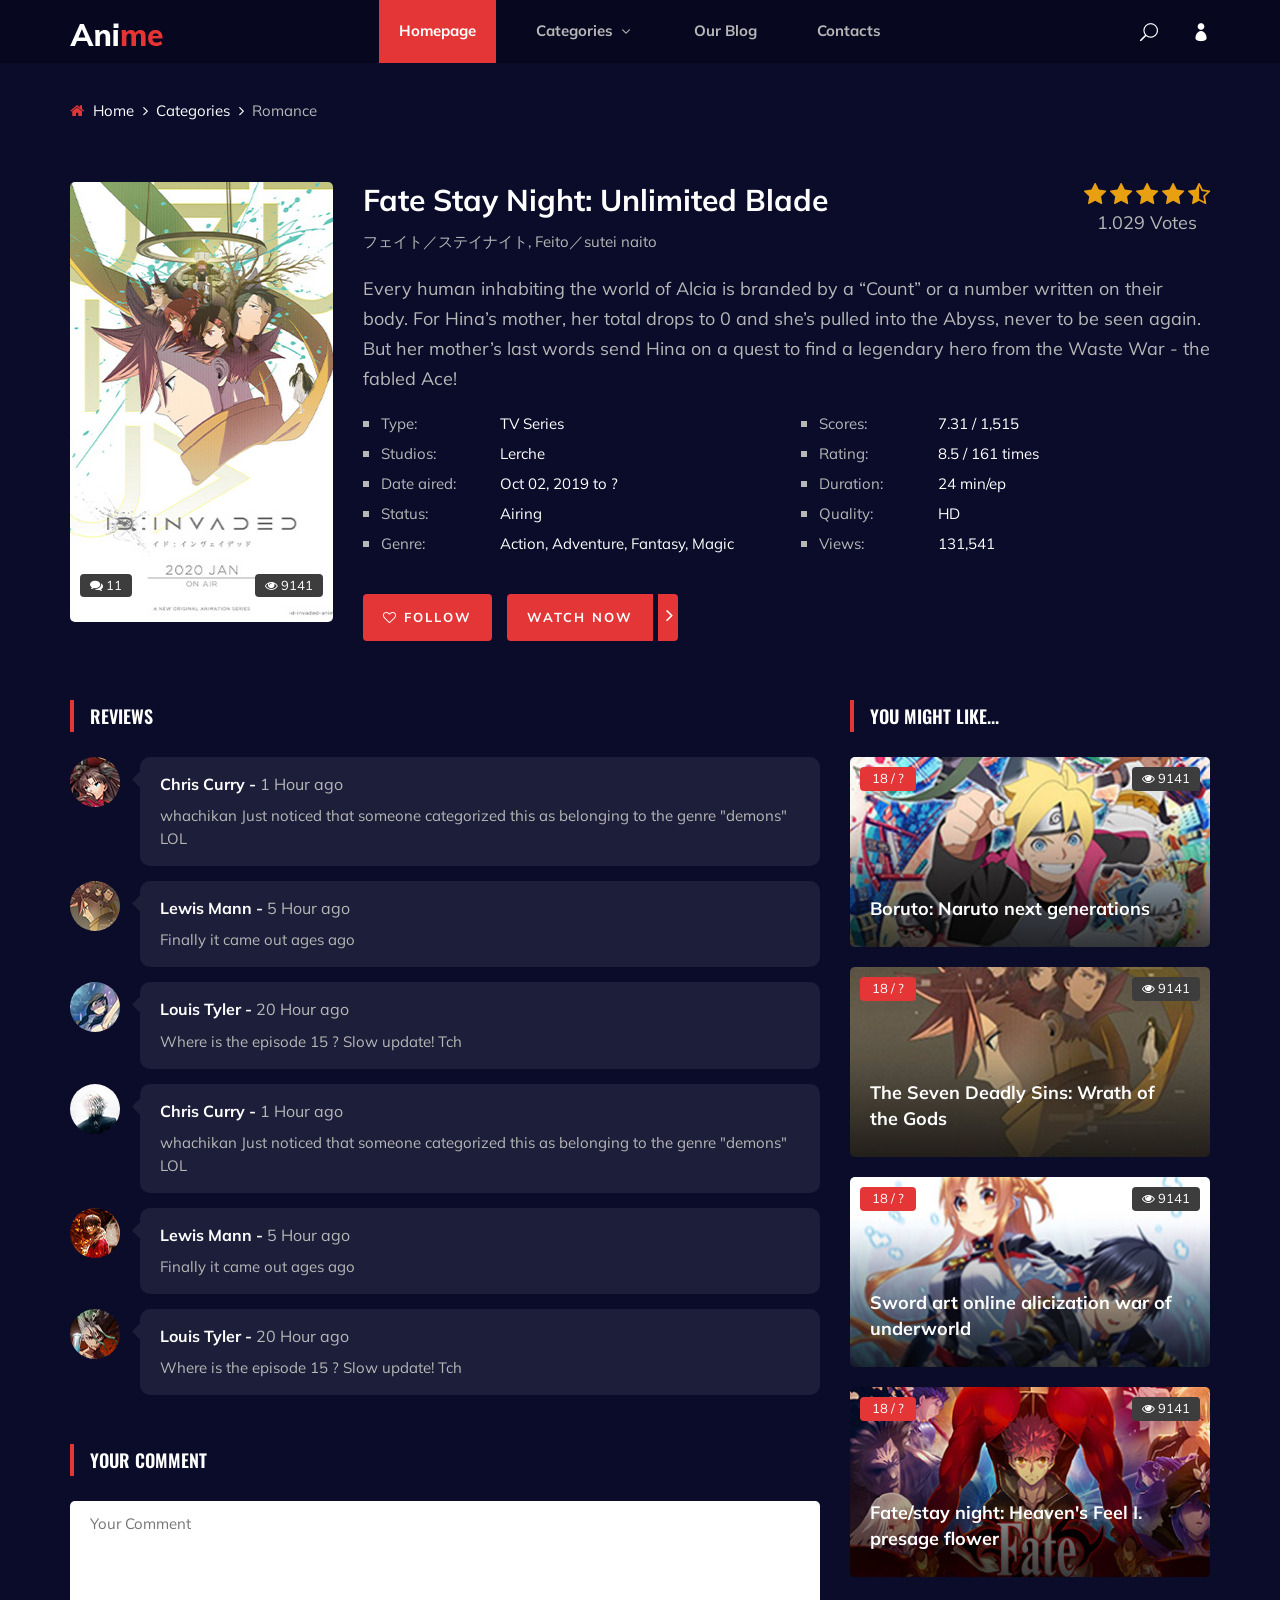
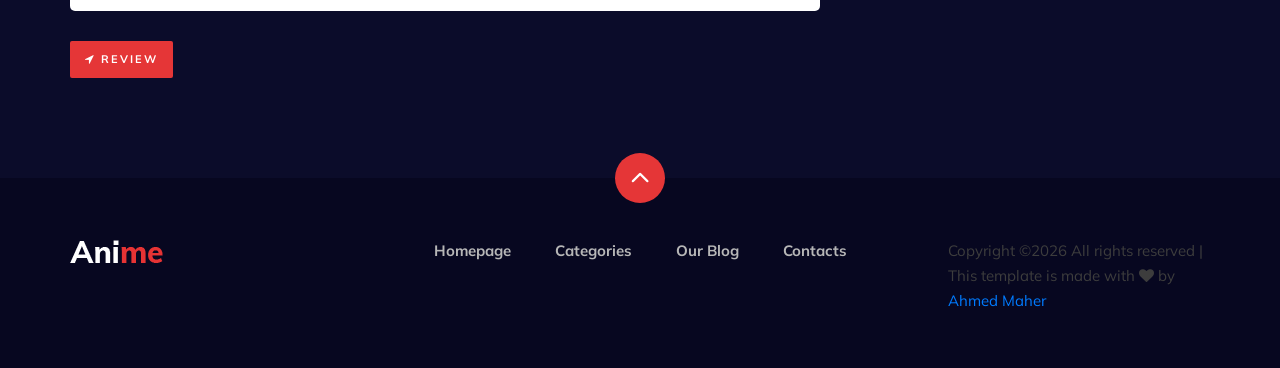
==== Frontend/anime-details.html @ b794f971 "Frontend" ====
<!DOCTYPE html>
<html lang="zxx">

<head>
    <meta charset="UTF-8">
    <meta name="description" content="Anime Template">
    <meta name="keywords" content="Anime, unica, creative, html">
    <meta name="viewport" content="width=device-width, initial-scale=1.0">
    <meta http-equiv="X-UA-Compatible" content="ie=edge">
    <title>Anime | Template</title>

    <!-- Google Font -->
    <link href="https://fonts.googleapis.com/css2?family=Oswald:wght@300;400;500;600;700&display=swap" rel="stylesheet">
    <link href="https://fonts.googleapis.com/css2?family=Mulish:wght@300;400;500;600;700;800;900&display=swap"
    rel="stylesheet">

    <!-- Css Styles -->
    <link rel="stylesheet" href="css/bootstrap.min.css" type="text/css">
    <link rel="stylesheet" href="css/font-awesome.min.css" type="text/css">
    <link rel="stylesheet" href="css/elegant-icons.css" type="text/css">
    <link rel="stylesheet" href="css/plyr.css" type="text/css">
    <link rel="stylesheet" href="css/nice-select.css" type="text/css">
    <link rel="stylesheet" href="css/owl.carousel.min.css" type="text/css">
    <link rel="stylesheet" href="css/slicknav.min.css" type="text/css">
    <link rel="stylesheet" href="css/style.css" type="text/css">
</head>

<body>
    <!-- Page Preloder -->
    <div id="preloder">
        <div class="loader"></div>
    </div>

    <!-- Header Section Begin -->
    <header class="header">
        <div class="container">
            <div class="row">
                <div class="col-lg-2">
                    <div class="header__logo">
                        <a href="./index.html">
                            <img src="img/logo.png" alt="">
                        </a>
                    </div>
                </div>
                <div class="col-lg-8">
                    <div class="header__nav">
                        <nav class="header__menu mobile-menu">
                            <ul>
                                <li class="active"><a href="./index.html">Homepage</a></li>
                                <li><a href="./categories.html">Categories <span class="arrow_carrot-down"></span></a>
                                    <ul class="dropdown">
                                        <li><a href="./categories.html">Categories</a></li>
                                        <li><a href="./anime-details.html">Anime Details</a></li>
                                        <li><a href="./anime-watching.html">Anime Watching</a></li>
                                        <li><a href="./blog-details.html">Blog Details</a></li>
                                        <li><a href="./signup.html">Sign Up</a></li>
                                        <li><a href="./login.html">Login</a></li>
                                    </ul>
                                </li>
                                <li><a href="./blog.html">Our Blog</a></li>
                                <li><a href="#">Contacts</a></li>
                            </ul>
                        </nav>
                    </div>
                </div>
                <div class="col-lg-2">
                    <div class="header__right">
                        <a href="#" class="search-switch"><span class="icon_search"></span></a>
                        <a href="./login.html"><span class="icon_profile"></span></a>
                    </div>
                </div>
            </div>
            <div id="mobile-menu-wrap"></div>
        </div>
    </header>
    <!-- Header End -->

    <!-- Breadcrumb Begin -->
    <div class="breadcrumb-option">
        <div class="container">
            <div class="row">
                <div class="col-lg-12">
                    <div class="breadcrumb__links">
                        <a href="./index.html"><i class="fa fa-home"></i> Home</a>
                        <a href="./categories.html">Categories</a>
                        <span>Romance</span>
                    </div>
                </div>
            </div>
        </div>
    </div>
    <!-- Breadcrumb End -->

    <!-- Anime Section Begin -->
    <section class="anime-details spad">
        <div class="container">
            <div class="anime__details__content">
                <div class="row">
                    <div class="col-lg-3">
                        <div class="anime__details__pic set-bg" data-setbg="img/anime/details-pic.jpg">
                            <div class="comment"><i class="fa fa-comments"></i> 11</div>
                            <div class="view"><i class="fa fa-eye"></i> 9141</div>
                        </div>
                    </div>
                    <div class="col-lg-9">
                        <div class="anime__details__text">
                            <div class="anime__details__title">
                                <h3>Fate Stay Night: Unlimited Blade</h3>
                                <span>フェイト／ステイナイト, Feito／sutei naito</span>
                            </div>
                            <div class="anime__details__rating">
                                <div class="rating">
                                    <a href="#"><i class="fa fa-star"></i></a>
                                    <a href="#"><i class="fa fa-star"></i></a>
                                    <a href="#"><i class="fa fa-star"></i></a>
                                    <a href="#"><i class="fa fa-star"></i></a>
                                    <a href="#"><i class="fa fa-star-half-o"></i></a>
                                </div>
                                <span>1.029 Votes</span>
                            </div>
                            <p>Every human inhabiting the world of Alcia is branded by a “Count” or a number written on
                                their body. For Hina’s mother, her total drops to 0 and she’s pulled into the Abyss,
                                never to be seen again. But her mother’s last words send Hina on a quest to find a
                            legendary hero from the Waste War - the fabled Ace!</p>
                            <div class="anime__details__widget">
                                <div class="row">
                                    <div class="col-lg-6 col-md-6">
                                        <ul>
                                            <li><span>Type:</span> TV Series</li>
                                            <li><span>Studios:</span> Lerche</li>
                                            <li><span>Date aired:</span> Oct 02, 2019 to ?</li>
                                            <li><span>Status:</span> Airing</li>
                                            <li><span>Genre:</span> Action, Adventure, Fantasy, Magic</li>
                                        </ul>
                                    </div>
                                    <div class="col-lg-6 col-md-6">
                                        <ul>
                                            <li><span>Scores:</span> 7.31 / 1,515</li>
                                            <li><span>Rating:</span> 8.5 / 161 times</li>
                                            <li><span>Duration:</span> 24 min/ep</li>
                                            <li><span>Quality:</span> HD</li>
                                            <li><span>Views:</span> 131,541</li>
                                        </ul>
                                    </div>
                                </div>
                            </div>
                            <div class="anime__details__btn">
                                <a href="#" class="follow-btn"><i class="fa fa-heart-o"></i> Follow</a>
                                <a href="#" class="watch-btn"><span>Watch Now</span> <i
                                    class="fa fa-angle-right"></i></a>
                                </div>
                            </div>
                        </div>
                    </div>
                </div>
                <div class="row">
                    <div class="col-lg-8 col-md-8">
                        <div class="anime__details__review">
                            <div class="section-title">
                                <h5>Reviews</h5>
                            </div>
                            <div class="anime__review__item">
                                <div class="anime__review__item__pic">
                                    <img src="img/anime/review-1.jpg" alt="">
                                </div>
                                <div class="anime__review__item__text">
                                    <h6>Chris Curry - <span>1 Hour ago</span></h6>
                                    <p>whachikan Just noticed that someone categorized this as belonging to the genre
                                    "demons" LOL</p>
                                </div>
                            </div>
                            <div class="anime__review__item">
                                <div class="anime__review__item__pic">
                                    <img src="img/anime/review-2.jpg" alt="">
                                </div>
                                <div class="anime__review__item__text">
                                    <h6>Lewis Mann - <span>5 Hour ago</span></h6>
                                    <p>Finally it came out ages ago</p>
                                </div>
                            </div>
                            <div class="anime__review__item">
                                <div class="anime__review__item__pic">
                                    <img src="img/anime/review-3.jpg" alt="">
                                </div>
                                <div class="anime__review__item__text">
                                    <h6>Louis Tyler - <span>20 Hour ago</span></h6>
                                    <p>Where is the episode 15 ? Slow update! Tch</p>
                                </div>
                            </div>
                            <div class="anime__review__item">
                                <div class="anime__review__item__pic">
                                    <img src="img/anime/review-4.jpg" alt="">
                                </div>
                                <div class="anime__review__item__text">
                                    <h6>Chris Curry - <span>1 Hour ago</span></h6>
                                    <p>whachikan Just noticed that someone categorized this as belonging to the genre
                                    "demons" LOL</p>
                                </div>
                            </div>
                            <div class="anime__review__item">
                                <div class="anime__review__item__pic">
                                    <img src="img/anime/review-5.jpg" alt="">
                                </div>
                                <div class="anime__review__item__text">
                                    <h6>Lewis Mann - <span>5 Hour ago</span></h6>
                                    <p>Finally it came out ages ago</p>
                                </div>
                            </div>
                            <div class="anime__review__item">
                                <div class="anime__review__item__pic">
                                    <img src="img/anime/review-6.jpg" alt="">
                                </div>
                                <div class="anime__review__item__text">
                                    <h6>Louis Tyler - <span>20 Hour ago</span></h6>
                                    <p>Where is the episode 15 ? Slow update! Tch</p>
                                </div>
                            </div>
                        </div>
                        <div class="anime__details__form">
                            <div class="section-title">
                                <h5>Your Comment</h5>
                            </div>
                            <form action="#">
                                <textarea placeholder="Your Comment"></textarea>
                                <button type="submit"><i class="fa fa-location-arrow"></i> Review</button>
                            </form>
                        </div>
                    </div>
                    <div class="col-lg-4 col-md-4">
                        <div class="anime__details__sidebar">
                            <div class="section-title">
                                <h5>you might like...</h5>
                            </div>
                            <div class="product__sidebar__view__item set-bg" data-setbg="img/sidebar/tv-1.jpg">
                                <div class="ep">18 / ?</div>
                                <div class="view"><i class="fa fa-eye"></i> 9141</div>
                                <h5><a href="#">Boruto: Naruto next generations</a></h5>
                            </div>
                            <div class="product__sidebar__view__item set-bg" data-setbg="img/sidebar/tv-2.jpg">
                                <div class="ep">18 / ?</div>
                                <div class="view"><i class="fa fa-eye"></i> 9141</div>
                                <h5><a href="#">The Seven Deadly Sins: Wrath of the Gods</a></h5>
                            </div>
                            <div class="product__sidebar__view__item set-bg" data-setbg="img/sidebar/tv-3.jpg">
                                <div class="ep">18 / ?</div>
                                <div class="view"><i class="fa fa-eye"></i> 9141</div>
                                <h5><a href="#">Sword art online alicization war of underworld</a></h5>
                            </div>
                            <div class="product__sidebar__view__item set-bg" data-setbg="img/sidebar/tv-4.jpg">
                                <div class="ep">18 / ?</div>
                                <div class="view"><i class="fa fa-eye"></i> 9141</div>
                                <h5><a href="#">Fate/stay night: Heaven's Feel I. presage flower</a></h5>
                            </div>
                        </div>
                    </div>
                </div>
            </div>
        </section>
        <!-- Anime Section End -->

        <!-- Footer Section Begin -->
        <footer class="footer">
            <div class="page-up">
                <a href="#" id="scrollToTopButton"><span class="arrow_carrot-up"></span></a>
            </div>
            <div class="container">
                <div class="row">
                    <div class="col-lg-3">
                        <div class="footer__logo">
                            <a href="./index.html"><img src="img/logo.png" alt=""></a>
                        </div>
                    </div>
                    <div class="col-lg-6">
                        <div class="footer__nav">
                            <ul>
                                <li class="active"><a href="./index.html">Homepage</a></li>
                                <li><a href="./categories.html">Categories</a></li>
                                <li><a href="./blog.html">Our Blog</a></li>
                                <li><a href="#">Contacts</a></li>
                            </ul>
                        </div>
                    </div>
                    <div class="col-lg-3">
                        <p>
                            Copyright &copy;<script>document.write(new Date().getFullYear());</script> All rights reserved | This template is made with <i class="fa fa-heart" aria-hidden="true"></i> by <a href="https://ahmedmaher-portfolio.vercel.app/" target="_blank">Ahmed Maher</a>
                          </p>

                      </div>
                  </div>
              </div>
          </footer>
          <!-- Footer Section End -->

          <!-- Search model Begin -->
          <div class="search-model">
            <div class="h-100 d-flex align-items-center justify-content-center">
                <div class="search-close-switch"><i class="icon_close"></i></div>
                <form class="search-model-form">
                    <input type="text" id="search-input" placeholder="Search here.....">
                </form>
            </div>
        </div>
        <!-- Search model end -->

        <!-- Js Plugins -->
        <script src="js/jquery-3.3.1.min.js"></script>
        <script src="js/bootstrap.min.js"></script>
        <script src="js/player.js"></script>
        <script src="js/jquery.nice-select.min.js"></script>
        <script src="js/mixitup.min.js"></script>
        <script src="js/jquery.slicknav.js"></script>
        <script src="js/owl.carousel.min.js"></script>
        <script src="js/main.js"></script>

    </body>

    </html>
---- Frontend/css/elegant-icons.css ----
@font-face {
	font-family: 'ElegantIcons';
	src:url('../fonts/ElegantIcons.eot');
	src:url('../fonts/ElegantIcons.eot?#iefix') format('embedded-opentype'),
		url('../fonts/ElegantIcons.woff') format('woff'),
		url('../fonts/ElegantIcons.ttf') format('truetype'),
		url('../fonts/ElegantIcons.svg#ElegantIcons') format('svg');
	font-weight: normal;
	font-style: normal;
}

/* Use the following CSS code if you want to use data attributes for inserting your icons */
[data-icon]:before {
	font-family: 'ElegantIcons';
	content: attr(data-icon);
	speak: none;
	font-weight: normal;
	font-variant: normal;
	text-transform: none;
	line-height: 1;
	-webkit-font-smoothing: antialiased;
	-moz-osx-font-smoothing: grayscale;
}

/* Use the following CSS code if you want to have a class per icon */
/*
Instead of a list of all class selectors,
you can use the generic selector below, but it's slower:
[class*="your-class-prefix"] {
*/
.arrow_up, .arrow_down, .arrow_left, .arrow_right, .arrow_left-up, .arrow_right-up, .arrow_right-down, .arrow_left-down, .arrow-up-down, .arrow_up-down_alt, .arrow_left-right_alt, .arrow_left-right, .arrow_expand_alt2, .arrow_expand_alt, .arrow_condense, .arrow_expand, .arrow_move, .arrow_carrot-up, .arrow_carrot-down, .arrow_carrot-left, .arrow_carrot-right, .arrow_carrot-2up, .arrow_carrot-2down, .arrow_carrot-2left, .arrow_carrot-2right, .arrow_carrot-up_alt2, .arrow_carrot-down_alt2, .arrow_carrot-left_alt2, .arrow_carrot-right_alt2, .arrow_carrot-2up_alt2, .arrow_carrot-2down_alt2, .arrow_carrot-2left_alt2, .arrow_carrot-2right_alt2, .arrow_triangle-up, .arrow_triangle-down, .arrow_triangle-left, .arrow_triangle-right, .arrow_triangle-up_alt2, .arrow_triangle-down_alt2, .arrow_triangle-left_alt2, .arrow_triangle-right_alt2, .arrow_back, .icon_minus-06, .icon_plus, .icon_close, .icon_check, .icon_minus_alt2, .icon_plus_alt2, .icon_close_alt2, .icon_check_alt2, .icon_zoom-out_alt, .icon_zoom-in_alt, .icon_search, .icon_box-empty, .icon_box-selected, .icon_minus-box, .icon_plus-box, .icon_box-checked, .icon_circle-empty, .icon_circle-slelected, .icon_stop_alt2, .icon_stop, .icon_pause_alt2, .icon_pause, .icon_menu, .icon_menu-square_alt2, .icon_menu-circle_alt2, .icon_ul, .icon_ol, .icon_adjust-horiz, .icon_adjust-vert, .icon_document_alt, .icon_documents_alt, .icon_pencil, .icon_pencil-edit_alt, .icon_pencil-edit, .icon_folder-alt, .icon_folder-open_alt, .icon_folder-add_alt, .icon_info_alt, .icon_error-oct_alt, .icon_error-circle_alt, .icon_error-triangle_alt, .icon_question_alt2, .icon_question, .icon_comment_alt, .icon_chat_alt, .icon_vol-mute_alt, .icon_volume-low_alt, .icon_volume-high_alt, .icon_quotations, .icon_quotations_alt2, .icon_clock_alt, .icon_lock_alt, .icon_lock-open_alt, .icon_key_alt, .icon_cloud_alt, .icon_cloud-upload_alt, .icon_cloud-download_alt, .icon_image, .icon_images, .icon_lightbulb_alt, .icon_gift_alt, .icon_house_alt, .icon_genius, .icon_mobile, .icon_tablet, .icon_laptop, .icon_desktop, .icon_camera_alt, .icon_mail_alt, .icon_cone_alt, .icon_ribbon_alt, .icon_bag_alt, .icon_creditcard, .icon_cart_alt, .icon_paperclip, .icon_tag_alt, .icon_tags_alt, .icon_trash_alt, .icon_cursor_alt, .icon_mic_alt, .icon_compass_alt, .icon_pin_alt, .icon_pushpin_alt, .icon_map_alt, .icon_drawer_alt, .icon_toolbox_alt, .icon_book_alt, .icon_calendar, .icon_film, .icon_table, .icon_contacts_alt, .icon_headphones, .icon_lifesaver, .icon_piechart, .icon_refresh, .icon_link_alt, .icon_link, .icon_loading, .icon_blocked, .icon_archive_alt, .icon_heart_alt, .icon_star_alt, .icon_star-half_alt, .icon_star, .icon_star-half, .icon_tools, .icon_tool, .icon_cog, .icon_cogs, .arrow_up_alt, .arrow_down_alt, .arrow_left_alt, .arrow_right_alt, .arrow_left-up_alt, .arrow_right-up_alt, .arrow_right-down_alt, .arrow_left-down_alt, .arrow_condense_alt, .arrow_expand_alt3, .arrow_carrot_up_alt, .arrow_carrot-down_alt, .arrow_carrot-left_alt, .arrow_carrot-right_alt, .arrow_carrot-2up_alt, .arrow_carrot-2dwnn_alt, .arrow_carrot-2left_alt, .arrow_carrot-2right_alt, .arrow_triangle-up_alt, .arrow_triangle-down_alt, .arrow_triangle-left_alt, .arrow_triangle-right_alt, .icon_minus_alt, .icon_plus_alt, .icon_close_alt, .icon_check_alt, .icon_zoom-out, .icon_zoom-in, .icon_stop_alt, .icon_menu-square_alt, .icon_menu-circle_alt, .icon_document, .icon_documents, .icon_pencil_alt, .icon_folder, .icon_folder-open, .icon_folder-add, .icon_folder_upload, .icon_folder_download, .icon_info, .icon_error-circle, .icon_error-oct, .icon_error-triangle, .icon_question_alt, .icon_comment, .icon_chat, .icon_vol-mute, .icon_volume-low, .icon_volume-high, .icon_quotations_alt, .icon_clock, .icon_lock, .icon_lock-open, .icon_key, .icon_cloud, .icon_cloud-upload, .icon_cloud-download, .icon_lightbulb, .icon_gift, .icon_house, .icon_camera, .icon_mail, .icon_cone, .icon_ribbon, .icon_bag, .icon_cart, .icon_tag, .icon_tags, .icon_trash, .icon_cursor, .icon_mic, .icon_compass, .icon_pin, .icon_pushpin, .icon_map, .icon_drawer, .icon_toolbox, .icon_book, .icon_contacts, .icon_archive, .icon_heart, .icon_profile, .icon_group, .icon_grid-2x2, .icon_grid-3x3, .icon_music, .icon_pause_alt, .icon_phone, .icon_upload, .icon_download, .social_facebook, .social_twitter, .social_pinterest, .social_googleplus, .social_tumblr, .social_tumbleupon, .social_wordpress, .social_instagram, .social_dribbble, .social_vimeo, .social_linkedin, .social_rss, .social_deviantart, .social_share, .social_myspace, .social_skype, .social_youtube, .social_picassa, .social_googledrive, .social_flickr, .social_blogger, .social_spotify, .social_delicious, .social_facebook_circle, .social_twitter_circle, .social_pinterest_circle, .social_googleplus_circle, .social_tumblr_circle, .social_stumbleupon_circle, .social_wordpress_circle, .social_instagram_circle, .social_dribbble_circle, .social_vimeo_circle, .social_linkedin_circle, .social_rss_circle, .social_deviantart_circle, .social_share_circle, .social_myspace_circle, .social_skype_circle, .social_youtube_circle, .social_picassa_circle, .social_googledrive_alt2, .social_flickr_circle, .social_blogger_circle, .social_spotify_circle, .social_delicious_circle, .social_facebook_square, .social_twitter_square, .social_pinterest_square, .social_googleplus_square, .social_tumblr_square, .social_stumbleupon_square, .social_wordpress_square, .social_instagram_square, .social_dribbble_square, .social_vimeo_square, .social_linkedin_square, .social_rss_square, .social_deviantart_square, .social_share_square, .social_myspace_square, .social_skype_square, .social_youtube_square, .social_picassa_square, .social_googledrive_square, .social_flickr_square, .social_blogger_square, .social_spotify_square, .social_delicious_square, .icon_printer, .icon_calulator, .icon_building, .icon_floppy, .icon_drive, .icon_search-2, .icon_id, .icon_id-2, .icon_puzzle, .icon_like, .icon_dislike, .icon_mug, .icon_currency, .icon_wallet, .icon_pens, .icon_easel, .icon_flowchart, .icon_datareport, .icon_briefcase, .icon_shield, .icon_percent, .icon_globe, .icon_globe-2, .icon_target, .icon_hourglass, .icon_balance, .icon_rook, .icon_printer-alt, .icon_calculator_alt, .icon_building_alt, .icon_floppy_alt, .icon_drive_alt, .icon_search_alt, .icon_id_alt, .icon_id-2_alt, .icon_puzzle_alt, .icon_like_alt, .icon_dislike_alt, .icon_mug_alt, .icon_currency_alt, .icon_wallet_alt, .icon_pens_alt, .icon_easel_alt, .icon_flowchart_alt, .icon_datareport_alt, .icon_briefcase_alt, .icon_shield_alt, .icon_percent_alt, .icon_globe_alt, .icon_clipboard {
	font-family: 'ElegantIcons';
	speak: none;
	font-style: normal;
	font-weight: normal;
	font-variant: normal;
	text-transform: none;
	line-height: 1;
	-webkit-font-smoothing: antialiased;
}
.arrow_up:before {
	content: "\21";
}
.arrow_down:before {
	content: "\22";
}
.arrow_left:before {
	content: "\23";
}
.arrow_right:before {
	content: "\24";
}
.arrow_left-up:before {
	content: "\25";
}
.arrow_right-up:before {
	content: "\26";
}
.arrow_right-down:before {
	content: "\27";
}
.arrow_left-down:before {
	content: "\28";
}
.arrow-up-down:before {
	content: "\29";
}
.arrow_up-down_alt:before {
	content: "\2a";
}
.arrow_left-right_alt:before {
	content: "\2b";
}
.arrow_left-right:before {
	content: "\2c";
}
.arrow_expand_alt2:before {
	content: "\2d";
}
.arrow_expand_alt:before {
	content: "\2e";
}
.arrow_condense:before {
	content: "\2f";
}
.arrow_expand:before {
	content: "\30";
}
.arrow_move:before {
	content: "\31";
}
.arrow_carrot-up:before {
	content: "\32";
}
.arrow_carrot-down:before {
	content: "\33";
}
.arrow_carrot-left:before {
	content: "\34";
}
.arrow_carrot-right:before {
	content: "\35";
}
.arrow_carrot-2up:before {
	content: "\36";
}
.arrow_carrot-2down:before {
	content: "\37";
}
.arrow_carrot-2left:before {
	content: "\38";
}
.arrow_carrot-2right:before {
	content: "\39";
}
.arrow_carrot-up_alt2:before {
	content: "\3a";
}
.arrow_carrot-down_alt2:before {
	content: "\3b";
}
.arrow_carrot-left_alt2:before {
	content: "\3c";
}
.arrow_carrot-right_alt2:before {
	content: "\3d";
}
.arrow_carrot-2up_alt2:before {
	content: "\3e";
}
.arrow_carrot-2down_alt2:before {
	content: "\3f";
}
.arrow_carrot-2left_alt2:before {
	content: "\40";
}
.arrow_carrot-2right_alt2:before {
	content: "\41";
}
.arrow_triangle-up:before {
	content: "\42";
}
.arrow_triangle-down:before {
	content: "\43";
}
.arrow_triangle-left:before {
	content: "\44";
}
.arrow_triangle-right:before {
	content: "\45";
}
.arrow_triangle-up_alt2:before {
	content: "\46";
}
.arrow_triangle-down_alt2:before {
	content: "\47";
}
.arrow_triangle-left_alt2:before {
	content: "\48";
}
.arrow_triangle-right_alt2:before {
	content: "\49";
}
.arrow_back:before {
	content: "\4a";
}
.icon_minus-06:before {
	content: "\4b";
}
.icon_plus:before {
	content: "\4c";
}
.icon_close:before {
	content: "\4d";
}
.icon_check:before {
	content: "\4e";
}
.icon_minus_alt2:before {
	content: "\4f";
}
.icon_plus_alt2:before {
	content: "\50";
}
.icon_close_alt2:before {
	content: "\51";
}
.icon_check_alt2:before {
	content: "\52";
}
.icon_zoom-out_alt:before {
	content: "\53";
}
.icon_zoom-in_alt:before {
	content: "\54";
}
.icon_search:before {
	content: "\55";
}
.icon_box-empty:before {
	content: "\56";
}
.icon_box-selected:before {
	content: "\57";
}
.icon_minus-box:before {
	content: "\58";
}
.icon_plus-box:before {
	content: "\59";
}
.icon_box-checked:before {
	content: "\5a";
}
.icon_circle-empty:before {
	content: "\5b";
}
.icon_circle-slelected:before {
	content: "\5c";
}
.icon_stop_alt2:before {
	content: "\5d";
}
.icon_stop:before {
	content: "\5e";
}
.icon_pause_alt2:before {
	content: "\5f";
}
.icon_pause:before {
	content: "\60";
}
.icon_menu:before {
	content: "\61";
}
.icon_menu-square_alt2:before {
	content: "\62";
}
.icon_menu-circle_alt2:before {
	content: "\63";
}
.icon_ul:before {
	content: "\64";
}
.icon_ol:before {
	content: "\65";
}
.icon_adjust-horiz:before {
	content: "\66";
}
.icon_adjust-vert:before {
	content: "\67";
}
.icon_document_alt:before {
	content: "\68";
}
.icon_documents_alt:before {
	content: "\69";
}
.icon_pencil:before {
	content: "\6a";
}
.icon_pencil-edit_alt:before {
	content: "\6b";
}
.icon_pencil-edit:before {
	content: "\6c";
}
.icon_folder-alt:before {
	content: "\6d";
}
.icon_folder-open_alt:before {
	content: "\6e";
}
.icon_folder-add_alt:before {
	content: "\6f";
}
.icon_info_alt:before {
	content: "\70";
}
.icon_error-oct_alt:before {
	content: "\71";
}
.icon_error-circle_alt:before {
	content: "\72";
}
.icon_error-triangle_alt:before {
	content: "\73";
}
.icon_question_alt2:before {
	content: "\74";
}
.icon_question:before {
	content: "\75";
}
.icon_comment_alt:before {
	content: "\76";
}
.icon_chat_alt:before {
	content: "\77";
}
.icon_vol-mute_alt:before {
	content: "\78";
}
.icon_volume-low_alt:before {
	content: "\79";
}
.icon_volume-high_alt:before {
	content: "\7a";
}
.icon_quotations:before {
	content: "\7b";
}
.icon_quotations_alt2:before {
	content: "\7c";
}
.icon_clock_alt:before {
	content: "\7d";
}
.icon_lock_alt:before {
	content: "\7e";
}
.icon_lock-open_alt:before {
	content: "\e000";
}
.icon_key_alt:before {
	content: "\e001";
}
.icon_cloud_alt:before {
	content: "\e002";
}
.icon_cloud-upload_alt:before {
	content: "\e003";
}
.icon_cloud-download_alt:before {
	content: "\e004";
}
.icon_image:before {
	content: "\e005";
}
.icon_images:before {
	content: "\e006";
}
.icon_lightbulb_alt:before {
	content: "\e007";
}
.icon_gift_alt:before {
	content: "\e008";
}
.icon_house_alt:before {
	content: "\e009";
}
.icon_genius:before {
	content: "\e00a";
}
.icon_mobile:before {
	content: "\e00b";
}
.icon_tablet:before {
	content: "\e00c";
}
.icon_laptop:before {
	content: "\e00d";
}
.icon_desktop:before {
	content: "\e00e";
}
.icon_camera_alt:before {
	content: "\e00f";
}
.icon_mail_alt:before {
	content: "\e010";
}
.icon_cone_alt:before {
	content: "\e011";
}
.icon_ribbon_alt:before {
	content: "\e012";
}
.icon_bag_alt:before {
	content: "\e013";
}
.icon_creditcard:before {
	content: "\e014";
}
.icon_cart_alt:before {
	content: "\e015";
}
.icon_paperclip:before {
	content: "\e016";
}
.icon_tag_alt:before {
	content: "\e017";
}
.icon_tags_alt:before {
	content: "\e018";
}
.icon_trash_alt:before {
	content: "\e019";
}
.icon_cursor_alt:before {
	content: "\e01a";
}
.icon_mic_alt:before {
	content: "\e01b";
}
.icon_compass_alt:before {
	content: "\e01c";
}
.icon_pin_alt:before {
	content: "\e01d";
}
.icon_pushpin_alt:before {
	content: "\e01e";
}
.icon_map_alt:before {
	content: "\e01f";
}
.icon_drawer_alt:before {
	content: "\e020";
}
.icon_toolbox_alt:before {
	content: "\e021";
}
.icon_book_alt:before {
	content: "\e022";
}
.icon_calendar:before {
	content: "\e023";
}
.icon_film:before {
	content: "\e024";
}
.icon_table:before {
	content: "\e025";
}
.icon_contacts_alt:before {
	content: "\e026";
}
.icon_headphones:before {
	content: "\e027";
}
.icon_lifesaver:before {
	content: "\e028";
}
.icon_piechart:before {
	content: "\e029";
}
.icon_refresh:before {
	content: "\e02a";
}
.icon_link_alt:before {
	content: "\e02b";
}
.icon_link:before {
	content: "\e02c";
}
.icon_loading:before {
	content: "\e02d";
}
.icon_blocked:before {
	content: "\e02e";
}
.icon_archive_alt:before {
	content: "\e02f";
}
.icon_heart_alt:before {
	content: "\e030";
}
.icon_star_alt:before {
	content: "\e031";
}
.icon_star-half_alt:before {
	content: "\e032";
}
.icon_star:before {
	content: "\e033";
}
.icon_star-half:before {
	content: "\e034";
}
.icon_tools:before {
	content: "\e035";
}
.icon_tool:before {
	content: "\e036";
}
.icon_cog:before {
	content: "\e037";
}
.icon_cogs:before {
	content: "\e038";
}
.arrow_up_alt:before {
	content: "\e039";
}
.arrow_down_alt:before {
	content: "\e03a";
}
.arrow_left_alt:before {
	content: "\e03b";
}
.arrow_right_alt:before {
	content: "\e03c";
}
.arrow_left-up_alt:before {
	content: "\e03d";
}
.arrow_right-up_alt:before {
	content: "\e03e";
}
.arrow_right-down_alt:before {
	content: "\e03f";
}
.arrow_left-down_alt:before {
	content: "\e040";
}
.arrow_condense_alt:before {
	content: "\e041";
}
.arrow_expand_alt3:before {
	content: "\e042";
}
.arrow_carrot_up_alt:before {
	content: "\e043";
}
.arrow_carrot-down_alt:before {
	content: "\e044";
}
.arrow_carrot-left_alt:before {
	content: "\e045";
}
.arrow_carrot-right_alt:before {
	content: "\e046";
}
.arrow_carrot-2up_alt:before {
	content: "\e047";
}
.arrow_carrot-2dwnn_alt:before {
	content: "\e048";
}
.arrow_carrot-2left_alt:before {
	content: "\e049";
}
.arrow_carrot-2right_alt:before {
	content: "\e04a";
}
.arrow_triangle-up_alt:before {
	content: "\e04b";
}
.arrow_triangle-down_alt:before {
	content: "\e04c";
}
.arrow_triangle-left_alt:before {
	content: "\e04d";
}
.arrow_triangle-right_alt:before {
	content: "\e04e";
}
.icon_minus_alt:before {
	content: "\e04f";
}
.icon_plus_alt:before {
	content: "\e050";
}
.icon_close_alt:before {
	content: "\e051";
}
.icon_check_alt:before {
	content: "\e052";
}
.icon_zoom-out:before {
	content: "\e053";
}
.icon_zoom-in:before {
	content: "\e054";
}
.icon_stop_alt:before {
	content: "\e055";
}
.icon_menu-square_alt:before {
	content: "\e056";
}
.icon_menu-circle_alt:before {
	content: "\e057";
}
.icon_document:before {
	content: "\e058";
}
.icon_documents:before {
	content: "\e059";
}
.icon_pencil_alt:before {
	content: "\e05a";
}
.icon_folder:before {
	content: "\e05b";
}
.icon_folder-open:before {
	content: "\e05c";
}
.icon_folder-add:before {
	content: "\e05d";
}
.icon_folder_upload:before {
	content: "\e05e";
}
.icon_folder_download:before {
	content: "\e05f";
}
.icon_info:before {
	content: "\e060";
}
.icon_error-circle:before {
	content: "\e061";
}
.icon_error-oct:before {
	content: "\e062";
}
.icon_error-triangle:before {
	content: "\e063";
}
.icon_question_alt:before {
	content: "\e064";
}
.icon_comment:before {
	content: "\e065";
}
.icon_chat:before {
	content: "\e066";
}
.icon_vol-mute:before {
	content: "\e067";
}
.icon_volume-low:before {
	content: "\e068";
}
.icon_volume-high:before {
	content: "\e069";
}
.icon_quotations_alt:before {
	content: "\e06a";
}
.icon_clock:before {
	content: "\e06b";
}
.icon_lock:before {
	content: "\e06c";
}
.icon_lock-open:before {
	content: "\e06d";
}
.icon_key:before {
	content: "\e06e";
}
.icon_cloud:before {
	content: "\e06f";
}
.icon_cloud-upload:before {
	content: "\e070";
}
.icon_cloud-download:before {
	content: "\e071";
}
.icon_lightbulb:before {
	content: "\e072";
}
.icon_gift:before {
	content: "\e073";
}
.icon_house:before {
	content: "\e074";
}
.icon_camera:before {
	content: "\e075";
}
.icon_mail:before {
	content: "\e076";
}
.icon_cone:before {
	content: "\e077";
}
.icon_ribbon:before {
	content: "\e078";
}
.icon_bag:before {
	content: "\e079";
}
.icon_cart:before {
	content: "\e07a";
}
.icon_tag:before {
	content: "\e07b";
}
.icon_tags:before {
	content: "\e07c";
}
.icon_trash:before {
	content: "\e07d";
}
.icon_cursor:before {
	content: "\e07e";
}
.icon_mic:before {
	content: "\e07f";
}
.icon_compass:before {
	content: "\e080";
}
.icon_pin:before {
	content: "\e081";
}
.icon_pushpin:before {
	content: "\e082";
}
.icon_map:before {
	content: "\e083";
}
.icon_drawer:before {
	content: "\e084";
}
.icon_toolbox:before {
	content: "\e085";
}
.icon_book:before {
	content: "\e086";
}
.icon_contacts:before {
	content: "\e087";
}
.icon_archive:before {
	content: "\e088";
}
.icon_heart:before {
	content: "\e089";
}
.icon_profile:before {
	content: "\e08a";
}
.icon_group:before {
	content: "\e08b";
}
.icon_grid-2x2:before {
	content: "\e08c";
}
.icon_grid-3x3:before {
	content: "\e08d";
}
.icon_music:before {
	content: "\e08e";
}
.icon_pause_alt:before {
	content: "\e08f";
}
.icon_phone:before {
	content: "\e090";
}
.icon_upload:before {
	content: "\e091";
}
.icon_download:before {
	content: "\e092";
}
.social_facebook:before {
	content: "\e093";
}
.social_twitter:before {
	content: "\e094";
}
.social_pinterest:before {
	content: "\e095";
}
.social_googleplus:before {
	content: "\e096";
}
.social_tumblr:before {
	content: "\e097";
}
.social_tumbleupon:before {
	content: "\e098";
}
.social_wordpress:before {
	content: "\e099";
}
.social_instagram:before {
	content: "\e09a";
}
.social_dribbble:before {
	content: "\e09b";
}
.social_vimeo:before {
	content: "\e09c";
}
.social_linkedin:before {
	content: "\e09d";
}
.social_rss:before {
	content: "\e09e";
}
.social_deviantart:before {
	content: "\e09f";
}
.social_share:before {
	content: "\e0a0";
}
.social_myspace:before {
	content: "\e0a1";
}
.social_skype:before {
	content: "\e0a2";
}
.social_youtube:before {
	content: "\e0a3";
}
.social_picassa:before {
	content: "\e0a4";
}
.social_googledrive:before {
	content: "\e0a5";
}
.social_flickr:before {
	content: "\e0a6";
}
.social_blogger:before {
	content: "\e0a7";
}
.social_spotify:before {
	content: "\e0a8";
}
.social_delicious:before {
	content: "\e0a9";
}
.social_facebook_circle:before {
	content: "\e0aa";
}
.social_twitter_circle:before {
	content: "\e0ab";
}
.social_pinterest_circle:before {
	content: "\e0ac";
}
.social_googleplus_circle:before {
	content: "\e0ad";
}
.social_tumblr_circle:before {
	content: "\e0ae";
}
.social_stumbleupon_circle:before {
	content: "\e0af";
}
.social_wordpress_circle:before {
	content: "\e0b0";
}
.social_instagram_circle:before {
	content: "\e0b1";
}
.social_dribbble_circle:before {
	content: "\e0b2";
}
.social_vimeo_circle:before {
	content: "\e0b3";
}
.social_linkedin_circle:before {
	content: "\e0b4";
}
.social_rss_circle:before {
	content: "\e0b5";
}
.social_deviantart_circle:before {
	content: "\e0b6";
}
.social_share_circle:before {
	content: "\e0b7";
}
.social_myspace_circle:before {
	content: "\e0b8";
}
.social_skype_circle:before {
	content: "\e0b9";
}
.social_youtube_circle:before {
	content: "\e0ba";
}
.social_picassa_circle:before {
	content: "\e0bb";
}
.social_googledrive_alt2:before {
	content: "\e0bc";
}
.social_flickr_circle:before {
	content: "\e0bd";
}
.social_blogger_circle:before {
	content: "\e0be";
}
.social_spotify_circle:before {
	content: "\e0bf";
}
.social_delicious_circle:before {
	content: "\e0c0";
}
.social_facebook_square:before {
	content: "\e0c1";
}
.social_twitter_square:before {
	content: "\e0c2";
}
.social_pinterest_square:before {
	content: "\e0c3";
}
.social_googleplus_square:before {
	content: "\e0c4";
}
.social_tumblr_square:before {
	content: "\e0c5";
}
.social_stumbleupon_square:before {
	content: "\e0c6";
}
.social_wordpress_square:before {
	content: "\e0c7";
}
.social_instagram_square:before {
	content: "\e0c8";
}
.social_dribbble_square:before {
	content: "\e0c9";
}
.social_vimeo_square:before {
	content: "\e0ca";
}
.social_linkedin_square:before {
	content: "\e0cb";
}
.social_rss_square:before {
	content: "\e0cc";
}
.social_deviantart_square:before {
	content: "\e0cd";
}
.social_share_square:before {
	content: "\e0ce";
}
.social_myspace_square:before {
	content: "\e0cf";
}
.social_skype_square:before {
	content: "\e0d0";
}
.social_youtube_square:before {
	content: "\e0d1";
}
.social_picassa_square:before {
	content: "\e0d2";
}
.social_googledrive_square:before {
	content: "\e0d3";
}
.social_flickr_square:before {
	content: "\e0d4";
}
.social_blogger_square:before {
	content: "\e0d5";
}
.social_spotify_square:before {
	content: "\e0d6";
}
.social_delicious_square:before {
	content: "\e0d7";
}
.icon_printer:before {
	content: "\e103";
}
.icon_calulator:before {
	content: "\e0ee";
}
.icon_building:before {
	content: "\e0ef";
}
.icon_floppy:before {
	content: "\e0e8";
}
.icon_drive:before {
	content: "\e0ea";
}
.icon_search-2:before {
	content: "\e101";
}
.icon_id:before {
	content: "\e107";
}
.icon_id-2:before {
	content: "\e108";
}
.icon_puzzle:before {
	content: "\e102";
}
.icon_like:before {
	content: "\e106";
}
.icon_dislike:before {
	content: "\e0eb";
}
.icon_mug:before {
	content: "\e105";
}
.icon_currency:before {
	content: "\e0ed";
}
.icon_wallet:before {
	content: "\e100";
}
.icon_pens:before {
	content: "\e104";
}
.icon_easel:before {
	content: "\e0e9";
}
.icon_flowchart:before {
	content: "\e109";
}
.icon_datareport:before {
	content: "\e0ec";
}
.icon_briefcase:before {
	content: "\e0fe";
}
.icon_shield:before {
	content: "\e0f6";
}
.icon_percent:before {
	content: "\e0fb";
}
.icon_globe:before {
	content: "\e0e2";
}
.icon_globe-2:before {
	content: "\e0e3";
}
.icon_target:before {
	content: "\e0f5";
}
.icon_hourglass:before {
	content: "\e0e1";
}
.icon_balance:before {
	content: "\e0ff";
}
.icon_rook:before {
	content: "\e0f8";
}
.icon_printer-alt:before {
	content: "\e0fa";
}
.icon_calculator_alt:before {
	content: "\e0e7";
}
.icon_building_alt:before {
	content: "\e0fd";
}
.icon_floppy_alt:before {
	content: "\e0e4";
}
.icon_drive_alt:before {
	content: "\e0e5";
}
.icon_search_alt:before {
	content: "\e0f7";
}
.icon_id_alt:before {
	content: "\e0e0";
}
.icon_id-2_alt:before {
	content: "\e0fc";
}
.icon_puzzle_alt:before {
	content: "\e0f9";
}
.icon_like_alt:before {
	content: "\e0dd";
}
.icon_dislike_alt:before {
	content: "\e0f1";
}
.icon_mug_alt:before {
	content: "\e0dc";
}
.icon_currency_alt:before {
	content: "\e0f3";
}
.icon_wallet_alt:before {
	content: "\e0d8";
}
.icon_pens_alt:before {
	content: "\e0db";
}
.icon_easel_alt:before {
	content: "\e0f0";
}
.icon_flowchart_alt:before {
	content: "\e0df";
}
.icon_datareport_alt:before {
	content: "\e0f2";
}
.icon_briefcase_alt:before {
	content: "\e0f4";
}
.icon_shield_alt:before {
	content: "\e0d9";
}
.icon_percent_alt:before {
	content: "\e0da";
}
.icon_globe_alt:before {
	content: "\e0de";
}
.icon_clipboard:before {
	content: "\e0e6";
}


	.glyph {
		float: left;
		text-align: center;
		padding: .75em;
		margin: .4em 1.5em .75em 0;
		width: 6em;
text-shadow: none;
	}
        .glyph_big {
        font-size: 128px;
        color: #59c5dc;
        float: left;
        margin-right: 20px;
        }

        .glyph div { padding-bottom: 10px;}

	.glyph input {
		font-family: consolas, monospace;
		font-size: 12px;
		width: 100%;
		text-align: center;
		border: 0;
		box-shadow: 0 0 0 1px #ccc;
		padding: .2em;
                -moz-border-radius: 5px;
                -webkit-border-radius: 5px;
	}
	.centered {
		margin-left: auto;
		margin-right: auto;
	}
	.glyph .fs1 {
		font-size: 2em;
	}
---- Frontend/css/plyr.css ----
@keyframes plyr-progress{to{background-position:25px 0;background-position:var(--plyr-progress-loading-size,25px) 0}}@keyframes plyr-popup{0%{opacity:.5;transform:translateY(10px)}to{opacity:1;transform:translateY(0)}}@keyframes plyr-fade-in{from{opacity:0}to{opacity:1}}.plyr{-moz-osx-font-smoothing:grayscale;-webkit-font-smoothing:antialiased;align-items:center;direction:ltr;display:flex;flex-direction:column;font-family:inherit;font-family:var(--plyr-font-family,inherit);font-variant-numeric:tabular-nums;font-weight:400;font-weight:var(--plyr-font-weight-regular,400);height:100%;line-height:1.7;line-height:var(--plyr-line-height,1.7);max-width:100%;min-width:200px;position:relative;text-shadow:none;transition:box-shadow .3s ease;z-index:0}.plyr audio,.plyr iframe,.plyr video{display:block;height:100%;width:100%}.plyr button{font:inherit;line-height:inherit;width:auto}.plyr:focus{outline:0}.plyr--full-ui{box-sizing:border-box}.plyr--full-ui *,.plyr--full-ui ::after,.plyr--full-ui ::before{box-sizing:inherit}.plyr--full-ui a,.plyr--full-ui button,.plyr--full-ui input,.plyr--full-ui label{touch-action:manipulation}.plyr__badge{background:#4a5464;background:var(--plyr-badge-background,#4a5464);border-radius:2px;border-radius:var(--plyr-badge-border-radius,2px);color:#fff;color:var(--plyr-badge-text-color,#fff);font-size:9px;font-size:var(--plyr-font-size-badge,9px);line-height:1;padding:3px 4px}.plyr--full-ui ::-webkit-media-text-track-container{display:none}.plyr__captions{animation:plyr-fade-in .3s ease;bottom:0;display:none;font-size:13px;font-size:var(--plyr-font-size-small,13px);left:0;padding:10px;padding:var(--plyr-control-spacing,10px);position:absolute;text-align:center;transition:transform .4s ease-in-out;width:100%}.plyr__captions span:empty{display:none}@media (min-width:480px){.plyr__captions{font-size:15px;font-size:var(--plyr-font-size-base,15px);padding:calc(10px * 2);padding:calc(var(--plyr-control-spacing,10px) * 2)}}@media (min-width:768px){.plyr__captions{font-size:18px;font-size:var(--plyr-font-size-large,18px)}}.plyr--captions-active .plyr__captions{display:block}.plyr:not(.plyr--hide-controls) .plyr__controls:not(:empty)~.plyr__captions{transform:translateY(calc(10px * -4));transform:translateY(calc(var(--plyr-control-spacing,10px) * -4))}.plyr__caption{background:rgba(0,0,0,.8);background:var(--plyr-captions-background,rgba(0,0,0,.8));border-radius:2px;-webkit-box-decoration-break:clone;box-decoration-break:clone;color:#fff;color:var(--plyr-captions-text-color,#fff);line-height:185%;padding:.2em .5em;white-space:pre-wrap}.plyr__caption div{display:inline}.plyr__control{background:0 0;border:0;border-radius:3px;border-radius:var(--plyr-control-radius,3px);color:inherit;cursor:pointer;flex-shrink:0;overflow:visible;padding:calc(10px * .7);padding:calc(var(--plyr-control-spacing,10px) * .7);position:relative;transition:all .3s ease}.plyr__control svg{display:block;fill:currentColor;height:18px;height:var(--plyr-control-icon-size,18px);pointer-events:none;width:18px;width:var(--plyr-control-icon-size,18px)}.plyr__control:focus{outline:0}.plyr__control.plyr__tab-focus{outline-color:#00b3ff;outline-color:var(--plyr-tab-focus-color,var(--plyr-color-main,var(--plyr-color-main,#00b3ff)));outline-offset:2px;outline-style:dotted;outline-width:3px}a.plyr__control{text-decoration:none}a.plyr__control::after,a.plyr__control::before{display:none}.plyr__control.plyr__control--pressed .icon--not-pressed,.plyr__control.plyr__control--pressed .label--not-pressed,.plyr__control:not(.plyr__control--pressed) .icon--pressed,.plyr__control:not(.plyr__control--pressed) .label--pressed{display:none}.plyr--full-ui ::-webkit-media-controls{display:none}.plyr__controls{align-items:center;display:flex;justify-content:flex-end;text-align:center}.plyr__controls .plyr__progress__container{flex:1;min-width:0}.plyr__controls .plyr__controls__item{margin-left:calc(10px / 4);margin-left:calc(var(--plyr-control-spacing,10px)/ 4)}.plyr__controls .plyr__controls__item:first-child{margin-left:0;margin-right:auto}.plyr__controls .plyr__controls__item.plyr__progress__container{padding-left:calc(10px / 4);padding-left:calc(var(--plyr-control-spacing,10px)/ 4)}.plyr__controls .plyr__controls__item.plyr__time{padding:0 calc(10px / 2);padding:0 calc(var(--plyr-control-spacing,10px)/ 2)}.plyr__controls .plyr__controls__item.plyr__progress__container:first-child,.plyr__controls .plyr__controls__item.plyr__time+.plyr__time,.plyr__controls .plyr__controls__item.plyr__time:first-child{padding-left:0}.plyr__controls:empty{display:none}.plyr [data-plyr=airplay],.plyr [data-plyr=captions],.plyr [data-plyr=fullscreen],.plyr [data-plyr=pip]{display:none}.plyr--airplay-supported [data-plyr=airplay],.plyr--captions-enabled [data-plyr=captions],.plyr--fullscreen-enabled [data-plyr=fullscreen],.plyr--pip-supported [data-plyr=pip]{display:inline-block}.plyr__menu{display:flex;position:relative}.plyr__menu .plyr__control svg{transition:transform .3s ease}.plyr__menu .plyr__control[aria-expanded=true] svg{transform:rotate(90deg)}.plyr__menu .plyr__control[aria-expanded=true] .plyr__tooltip{display:none}.plyr__menu__container{animation:plyr-popup .2s ease;background:rgba(255,255,255,.9);background:var(--plyr-menu-background,rgba(255,255,255,.9));border-radius:4px;bottom:100%;box-shadow:0 1px 2px rgba(0,0,0,.15);box-shadow:var(--plyr-menu-shadow,0 1px 2px rgba(0,0,0,.15));color:#4a5464;color:var(--plyr-menu-color,#4a5464);font-size:15px;font-size:var(--plyr-font-size-base,15px);margin-bottom:10px;position:absolute;right:-3px;text-align:left;white-space:nowrap;z-index:3}.plyr__menu__container>div{overflow:hidden;transition:height .35s cubic-bezier(.4,0,.2,1),width .35s cubic-bezier(.4,0,.2,1)}.plyr__menu__container::after{border:4px solid transparent;border:var(--plyr-menu-arrow-size,4px) solid transparent;border-top-color:rgba(255,255,255,.9);border-top-color:var(--plyr-menu-background,rgba(255,255,255,.9));content:'';height:0;position:absolute;right:calc(((18px / 2) + calc(10px * .7)) - (4px / 2));right:calc(((var(--plyr-control-icon-size,18px)/ 2) + calc(var(--plyr-control-spacing,10px) * .7)) - (var(--plyr-menu-arrow-size,4px)/ 2));top:100%;width:0}.plyr__menu__container [role=menu]{padding:calc(10px * .7);padding:calc(var(--plyr-control-spacing,10px) * .7)}.plyr__menu__container [role=menuitem],.plyr__menu__container [role=menuitemradio]{margin-top:2px}.plyr__menu__container [role=menuitem]:first-child,.plyr__menu__container [role=menuitemradio]:first-child{margin-top:0}.plyr__menu__container .plyr__control{align-items:center;color:#4a5464;color:var(--plyr-menu-color,#4a5464);display:flex;font-size:13px;font-size:var(--plyr-font-size-menu,var(--plyr-font-size-small,13px));padding-bottom:calc(calc(10px * .7)/ 1.5);padding-bottom:calc(calc(var(--plyr-control-spacing,10px) * .7)/ 1.5);padding-left:calc(calc(10px * .7) * 1.5);padding-left:calc(calc(var(--plyr-control-spacing,10px) * .7) * 1.5);padding-right:calc(calc(10px * .7) * 1.5);padding-right:calc(calc(var(--plyr-control-spacing,10px) * .7) * 1.5);padding-top:calc(calc(10px * .7)/ 1.5);padding-top:calc(calc(var(--plyr-control-spacing,10px) * .7)/ 1.5);-webkit-user-select:none;-ms-user-select:none;user-select:none;width:100%}.plyr__menu__container .plyr__control>span{align-items:inherit;display:flex;width:100%}.plyr__menu__container .plyr__control::after{border:4px solid transparent;border:var(--plyr-menu-item-arrow-size,4px) solid transparent;content:'';position:absolute;top:50%;transform:translateY(-50%)}.plyr__menu__container .plyr__control--forward{padding-right:calc(calc(10px * .7) * 4);padding-right:calc(calc(var(--plyr-control-spacing,10px) * .7) * 4)}.plyr__menu__container .plyr__control--forward::after{border-left-color:#728197;border-left-color:var(--plyr-menu-arrow-color,#728197);right:calc((calc(10px * .7) * 1.5) - 4px);right:calc((calc(var(--plyr-control-spacing,10px) * .7) * 1.5) - var(--plyr-menu-item-arrow-size,4px))}.plyr__menu__container .plyr__control--forward.plyr__tab-focus::after,.plyr__menu__container .plyr__control--forward:hover::after{border-left-color:currentColor}.plyr__menu__container .plyr__control--back{font-weight:400;font-weight:var(--plyr-font-weight-regular,400);margin:calc(10px * .7);margin:calc(var(--plyr-control-spacing,10px) * .7);margin-bottom:calc(calc(10px * .7)/ 2);margin-bottom:calc(calc(var(--plyr-control-spacing,10px) * .7)/ 2);padding-left:calc(calc(10px * .7) * 4);padding-left:calc(calc(var(--plyr-control-spacing,10px) * .7) * 4);position:relative;width:calc(100% - (calc(10px * .7) * 2));width:calc(100% - (calc(var(--plyr-control-spacing,10px) * .7) * 2))}.plyr__menu__container .plyr__control--back::after{border-right-color:#728197;border-right-color:var(--plyr-menu-arrow-color,#728197);left:calc((calc(10px * .7) * 1.5) - 4px);left:calc((calc(var(--plyr-control-spacing,10px) * .7) * 1.5) - var(--plyr-menu-item-arrow-size,4px))}.plyr__menu__container .plyr__control--back::before{background:#dcdfe5;background:var(--plyr-menu-back-border-color,#dcdfe5);box-shadow:0 1px 0 #fff;box-shadow:0 1px 0 var(--plyr-menu-back-border-shadow-color,#fff);content:'';height:1px;left:0;margin-top:calc(calc(10px * .7)/ 2);margin-top:calc(calc(var(--plyr-control-spacing,10px) * .7)/ 2);overflow:hidden;position:absolute;right:0;top:100%}.plyr__menu__container .plyr__control--back.plyr__tab-focus::after,.plyr__menu__container .plyr__control--back:hover::after{border-right-color:currentColor}.plyr__menu__container .plyr__control[role=menuitemradio]{padding-left:calc(10px * .7);padding-left:calc(var(--plyr-control-spacing,10px) * .7)}.plyr__menu__container .plyr__control[role=menuitemradio]::after,.plyr__menu__container .plyr__control[role=menuitemradio]::before{border-radius:100%}.plyr__menu__container .plyr__control[role=menuitemradio]::before{background:rgba(0,0,0,.1);content:'';display:block;flex-shrink:0;height:16px;margin-right:10px;margin-right:var(--plyr-control-spacing,10px);transition:all .3s ease;width:16px}.plyr__menu__container .plyr__control[role=menuitemradio]::after{background:#fff;border:0;height:6px;left:12px;opacity:0;top:50%;transform:translateY(-50%) scale(0);transition:transform .3s ease,opacity .3s ease;width:6px}.plyr__menu__container .plyr__control[role=menuitemradio][aria-checked=true]::before{background:#00b3ff;background:var(--plyr-control-toggle-checked-background,var(--plyr-color-main,var(--plyr-color-main,#00b3ff)))}.plyr__menu__container .plyr__control[role=menuitemradio][aria-checked=true]::after{opacity:1;transform:translateY(-50%) scale(1)}.plyr__menu__container .plyr__control[role=menuitemradio].plyr__tab-focus::before,.plyr__menu__container .plyr__control[role=menuitemradio]:hover::before{background:rgba(35,40,47,.1)}.plyr__menu__container .plyr__menu__value{align-items:center;display:flex;margin-left:auto;margin-right:calc((calc(10px * .7) - 2) * -1);margin-right:calc((calc(var(--plyr-control-spacing,10px) * .7) - 2) * -1);overflow:hidden;padding-left:calc(calc(10px * .7) * 3.5);padding-left:calc(calc(var(--plyr-control-spacing,10px) * .7) * 3.5);pointer-events:none}.plyr--full-ui input[type=range]{-webkit-appearance:none;background:0 0;border:0;border-radius:calc(13px * 2);border-radius:calc(var(--plyr-range-thumb-height,13px) * 2);color:#00b3ff;color:var(--plyr-range-fill-background,var(--plyr-color-main,var(--plyr-color-main,#00b3ff)));display:block;height:calc((3px * 2) + 13px);height:calc((var(--plyr-range-thumb-active-shadow-width,3px) * 2) + var(--plyr-range-thumb-height,13px));margin:0;padding:0;transition:box-shadow .3s ease;width:100%}.plyr--full-ui input[type=range]::-webkit-slider-runnable-track{background:0 0;border:0;border-radius:calc(5px / 2);border-radius:calc(var(--plyr-range-track-height,5px)/ 2);height:5px;height:var(--plyr-range-track-height,5px);-webkit-transition:box-shadow .3s ease;transition:box-shadow .3s ease;-webkit-user-select:none;user-select:none;background-image:linear-gradient(to right,currentColor 0,transparent 0);background-image:linear-gradient(to right,currentColor var(--value,0),transparent var(--value,0))}.plyr--full-ui input[type=range]::-webkit-slider-thumb{background:#fff;background:var(--plyr-range-thumb-background,#fff);border:0;border-radius:100%;box-shadow:0 1px 1px rgba(35,40,47,.15),0 0 0 1px rgba(35,40,47,.2);box-shadow:var(--plyr-range-thumb-shadow,0 1px 1px rgba(35,40,47,.15),0 0 0 1px rgba(35,40,47,.2));height:13px;height:var(--plyr-range-thumb-height,13px);position:relative;-webkit-transition:all .2s ease;transition:all .2s ease;width:13px;width:var(--plyr-range-thumb-height,13px);-webkit-appearance:none;margin-top:calc(((13px - 5px)/ 2) * -1);margin-top:calc(((var(--plyr-range-thumb-height,13px) - var(--plyr-range-track-height,5px))/ 2) * -1)}.plyr--full-ui input[type=range]::-moz-range-track{background:0 0;border:0;border-radius:calc(5px / 2);border-radius:calc(var(--plyr-range-track-height,5px)/ 2);height:5px;height:var(--plyr-range-track-height,5px);-moz-transition:box-shadow .3s ease;transition:box-shadow .3s ease;user-select:none}.plyr--full-ui input[type=range]::-moz-range-thumb{background:#fff;background:var(--plyr-range-thumb-background,#fff);border:0;border-radius:100%;box-shadow:0 1px 1px rgba(35,40,47,.15),0 0 0 1px rgba(35,40,47,.2);box-shadow:var(--plyr-range-thumb-shadow,0 1px 1px rgba(35,40,47,.15),0 0 0 1px rgba(35,40,47,.2));height:13px;height:var(--plyr-range-thumb-height,13px);position:relative;-moz-transition:all .2s ease;transition:all .2s ease;width:13px;width:var(--plyr-range-thumb-height,13px)}.plyr--full-ui input[type=range]::-moz-range-progress{background:currentColor;border-radius:calc(5px / 2);border-radius:calc(var(--plyr-range-track-height,5px)/ 2);height:5px;height:var(--plyr-range-track-height,5px)}.plyr--full-ui input[type=range]::-ms-track{background:0 0;border:0;border-radius:calc(5px / 2);border-radius:calc(var(--plyr-range-track-height,5px)/ 2);height:5px;height:var(--plyr-range-track-height,5px);-ms-transition:box-shadow .3s ease;transition:box-shadow .3s ease;-ms-user-select:none;user-select:none;color:transparent}.plyr--full-ui input[type=range]::-ms-fill-upper{background:0 0;border:0;border-radius:calc(5px / 2);border-radius:calc(var(--plyr-range-track-height,5px)/ 2);height:5px;height:var(--plyr-range-track-height,5px);-ms-transition:box-shadow .3s ease;transition:box-shadow .3s ease;-ms-user-select:none;user-select:none}.plyr--full-ui input[type=range]::-ms-fill-lower{background:0 0;border:0;border-radius:calc(5px / 2);border-radius:calc(var(--plyr-range-track-height,5px)/ 2);height:5px;height:var(--plyr-range-track-height,5px);-ms-transition:box-shadow .3s ease;transition:box-shadow .3s ease;-ms-user-select:none;user-select:none;background:currentColor}.plyr--full-ui input[type=range]::-ms-thumb{background:#fff;background:var(--plyr-range-thumb-background,#fff);border:0;border-radius:100%;box-shadow:0 1px 1px rgba(35,40,47,.15),0 0 0 1px rgba(35,40,47,.2);box-shadow:var(--plyr-range-thumb-shadow,0 1px 1px rgba(35,40,47,.15),0 0 0 1px rgba(35,40,47,.2));height:13px;height:var(--plyr-range-thumb-height,13px);position:relative;-ms-transition:all .2s ease;transition:all .2s ease;width:13px;width:var(--plyr-range-thumb-height,13px);margin-top:0}.plyr--full-ui input[type=range]::-ms-tooltip{display:none}.plyr--full-ui input[type=range]:focus{outline:0}.plyr--full-ui input[type=range]::-moz-focus-outer{border:0}.plyr--full-ui input[type=range].plyr__tab-focus::-webkit-slider-runnable-track{outline-color:#00b3ff;outline-color:var(--plyr-tab-focus-color,var(--plyr-color-main,var(--plyr-color-main,#00b3ff)));outline-offset:2px;outline-style:dotted;outline-width:3px}.plyr--full-ui input[type=range].plyr__tab-focus::-moz-range-track{outline-color:#00b3ff;outline-color:var(--plyr-tab-focus-color,var(--plyr-color-main,var(--plyr-color-main,#00b3ff)));outline-offset:2px;outline-style:dotted;outline-width:3px}.plyr--full-ui input[type=range].plyr__tab-focus::-ms-track{outline-color:#00b3ff;outline-color:var(--plyr-tab-focus-color,var(--plyr-color-main,var(--plyr-color-main,#00b3ff)));outline-offset:2px;outline-style:dotted;outline-width:3px}.plyr__poster{background-color:#000;background-position:50% 50%;background-repeat:no-repeat;background-size:contain;height:100%;left:0;opacity:0;position:absolute;top:0;transition:opacity .2s ease;width:100%;z-index:1}.plyr--stopped.plyr__poster-enabled .plyr__poster{opacity:1}.plyr__time{font-size:13px;font-size:var(--plyr-font-size-time,var(--plyr-font-size-small,13px))}.plyr__time+.plyr__time::before{content:'\2044';margin-right:10px;margin-right:var(--plyr-control-spacing,10px)}@media (max-width:calc(768px - 1)){.plyr__time+.plyr__time{display:none}}.plyr__tooltip{background:rgba(255,255,255,.9);background:var(--plyr-tooltip-background,rgba(255,255,255,.9));border-radius:3px;border-radius:var(--plyr-tooltip-radius,3px);bottom:100%;box-shadow:0 1px 2px rgba(0,0,0,.15);box-shadow:var(--plyr-tooltip-shadow,0 1px 2px rgba(0,0,0,.15));color:#4a5464;color:var(--plyr-tooltip-color,#4a5464);font-size:13px;font-size:var(--plyr-font-size-small,13px);font-weight:400;font-weight:var(--plyr-font-weight-regular,400);left:50%;line-height:1.3;margin-bottom:calc(calc(10px / 2) * 2);margin-bottom:calc(calc(var(--plyr-control-spacing,10px)/ 2) * 2);opacity:0;padding:calc(10px / 2) calc(calc(10px / 2) * 1.5);padding:calc(var(--plyr-control-spacing,10px)/ 2) calc(calc(var(--plyr-control-spacing,10px)/ 2) * 1.5);pointer-events:none;position:absolute;transform:translate(-50%,10px) scale(.8);transform-origin:50% 100%;transition:transform .2s .1s ease,opacity .2s .1s ease;white-space:nowrap;z-index:2}.plyr__tooltip::before{border-left:4px solid transparent;border-left:var(--plyr-tooltip-arrow-size,4px) solid transparent;border-right:4px solid transparent;border-right:var(--plyr-tooltip-arrow-size,4px) solid transparent;border-top:4px solid rgba(255,255,255,.9);border-top:var(--plyr-tooltip-arrow-size,4px) solid var(--plyr-tooltip-background,rgba(255,255,255,.9));bottom:calc(4px * -1);bottom:calc(var(--plyr-tooltip-arrow-size,4px) * -1);content:'';height:0;left:50%;position:absolute;transform:translateX(-50%);width:0;z-index:2}.plyr .plyr__control.plyr__tab-focus .plyr__tooltip,.plyr .plyr__control:hover .plyr__tooltip,.plyr__tooltip--visible{opacity:1;transform:translate(-50%,0) scale(1)}.plyr .plyr__control:hover .plyr__tooltip{z-index:3}.plyr__controls>.plyr__control:first-child .plyr__tooltip,.plyr__controls>.plyr__control:first-child+.plyr__control .plyr__tooltip{left:0;transform:translate(0,10px) scale(.8);transform-origin:0 100%}.plyr__controls>.plyr__control:first-child .plyr__tooltip::before,.plyr__controls>.plyr__control:first-child+.plyr__control .plyr__tooltip::before{left:calc((18px / 2) + calc(10px * .7));left:calc((var(--plyr-control-icon-size,18px)/ 2) + calc(var(--plyr-control-spacing,10px) * .7))}.plyr__controls>.plyr__control:last-child .plyr__tooltip{left:auto;right:0;transform:translate(0,10px) scale(.8);transform-origin:100% 100%}.plyr__controls>.plyr__control:last-child .plyr__tooltip::before{left:auto;right:calc((18px / 2) + calc(10px * .7));right:calc((var(--plyr-control-icon-size,18px)/ 2) + calc(var(--plyr-control-spacing,10px) * .7));transform:translateX(50%)}.plyr__controls>.plyr__control:first-child .plyr__tooltip--visible,.plyr__controls>.plyr__control:first-child+.plyr__control .plyr__tooltip--visible,.plyr__controls>.plyr__control:first-child+.plyr__control.plyr__tab-focus .plyr__tooltip,.plyr__controls>.plyr__control:first-child+.plyr__control:hover .plyr__tooltip,.plyr__controls>.plyr__control:first-child.plyr__tab-focus .plyr__tooltip,.plyr__controls>.plyr__control:first-child:hover .plyr__tooltip,.plyr__controls>.plyr__control:last-child .plyr__tooltip--visible,.plyr__controls>.plyr__control:last-child.plyr__tab-focus .plyr__tooltip,.plyr__controls>.plyr__control:last-child:hover .plyr__tooltip{transform:translate(0,0) scale(1)}.plyr__progress{left:calc(13px * .5);left:calc(var(--plyr-range-thumb-height,13px) * .5);margin-right:13px;margin-right:var(--plyr-range-thumb-height,13px);position:relative}.plyr__progress input[type=range],.plyr__progress__buffer{margin-left:calc(13px * -.5);margin-left:calc(var(--plyr-range-thumb-height,13px) * -.5);margin-right:calc(13px * -.5);margin-right:calc(var(--plyr-range-thumb-height,13px) * -.5);width:calc(100% + 13px);width:calc(100% + var(--plyr-range-thumb-height,13px))}.plyr__progress input[type=range]{position:relative;z-index:2}.plyr__progress .plyr__tooltip{font-size:13px;font-size:var(--plyr-font-size-time,var(--plyr-font-size-small,13px));left:0}.plyr__progress__buffer{-webkit-appearance:none;background:0 0;border:0;border-radius:100px;height:5px;height:var(--plyr-range-track-height,5px);left:0;margin-top:calc((5px / 2) * -1);margin-top:calc((var(--plyr-range-track-height,5px)/ 2) * -1);padding:0;position:absolute;top:50%}.plyr__progress__buffer::-webkit-progress-bar{background:0 0}.plyr__progress__buffer::-webkit-progress-value{background:currentColor;border-radius:100px;min-width:5px;min-width:var(--plyr-range-track-height,5px);-webkit-transition:width .2s ease;transition:width .2s ease}.plyr__progress__buffer::-moz-progress-bar{background:currentColor;border-radius:100px;min-width:5px;min-width:var(--plyr-range-track-height,5px);-moz-transition:width .2s ease;transition:width .2s ease}.plyr__progress__buffer::-ms-fill{border-radius:100px;-ms-transition:width .2s ease;transition:width .2s ease}.plyr--loading .plyr__progress__buffer{animation:plyr-progress 1s linear infinite;background-image:linear-gradient(-45deg,rgba(35,40,47,.6) 25%,transparent 25%,transparent 50%,rgba(35,40,47,.6) 50%,rgba(35,40,47,.6) 75%,transparent 75%,transparent);background-image:linear-gradient(-45deg,var(--plyr-progress-loading-background,rgba(35,40,47,.6)) 25%,transparent 25%,transparent 50%,var(--plyr-progress-loading-background,rgba(35,40,47,.6)) 50%,var(--plyr-progress-loading-background,rgba(35,40,47,.6)) 75%,transparent 75%,transparent);background-repeat:repeat-x;background-size:25px 25px;background-size:var(--plyr-progress-loading-size,25px) var(--plyr-progress-loading-size,25px);color:transparent}.plyr--video.plyr--loading .plyr__progress__buffer{background-color:rgba(255,255,255,.25);background-color:var(--plyr-video-progress-buffered-background,rgba(255,255,255,.25))}.plyr--audio.plyr--loading .plyr__progress__buffer{background-color:rgba(193,200,209,.6);background-color:var(--plyr-audio-progress-buffered-background,rgba(193,200,209,.6))}.plyr__volume{align-items:center;display:flex;max-width:110px;min-width:80px;position:relative;width:20%}.plyr__volume input[type=range]{margin-left:calc(10px / 2);margin-left:calc(var(--plyr-control-spacing,10px)/ 2);margin-right:calc(10px / 2);margin-right:calc(var(--plyr-control-spacing,10px)/ 2);position:relative;z-index:2}.plyr--is-ios .plyr__volume{min-width:0;width:auto}.plyr--audio{display:block}.plyr--audio .plyr__controls{background:#fff;background:var(--plyr-audio-controls-background,#fff);border-radius:inherit;color:#4a5464;color:var(--plyr-audio-control-color,#4a5464);padding:10px;padding:var(--plyr-control-spacing,10px)}.plyr--audio .plyr__control.plyr__tab-focus,.plyr--audio .plyr__control:hover,.plyr--audio .plyr__control[aria-expanded=true]{background:#00b3ff;background:var(--plyr-audio-control-background-hover,var(--plyr-color-main,var(--plyr-color-main,#00b3ff)));color:#fff;color:var(--plyr-audio-control-color-hover,#fff)}.plyr--full-ui.plyr--audio input[type=range]::-webkit-slider-runnable-track{background-color:rgba(193,200,209,.6);background-color:var(--plyr-audio-range-track-background,var(--plyr-audio-progress-buffered-background,rgba(193,200,209,.6)))}.plyr--full-ui.plyr--audio input[type=range]::-moz-range-track{background-color:rgba(193,200,209,.6);background-color:var(--plyr-audio-range-track-background,var(--plyr-audio-progress-buffered-background,rgba(193,200,209,.6)))}.plyr--full-ui.plyr--audio input[type=range]::-ms-track{background-color:rgba(193,200,209,.6);background-color:var(--plyr-audio-range-track-background,var(--plyr-audio-progress-buffered-background,rgba(193,200,209,.6)))}.plyr--full-ui.plyr--audio input[type=range]:active::-webkit-slider-thumb{box-shadow:0 1px 1px rgba(35,40,47,.15),0 0 0 1px rgba(35,40,47,.2),0 0 0 3px rgba(35,40,47,.1);box-shadow:var(--plyr-range-thumb-shadow,0 1px 1px rgba(35,40,47,.15),0 0 0 1px rgba(35,40,47,.2)),0 0 0 var(--plyr-range-thumb-active-shadow-width,3px) var(--plyr-audio-range-thumb-active-shadow-color,rgba(35,40,47,.1))}.plyr--full-ui.plyr--audio input[type=range]:active::-moz-range-thumb{box-shadow:0 1px 1px rgba(35,40,47,.15),0 0 0 1px rgba(35,40,47,.2),0 0 0 3px rgba(35,40,47,.1);box-shadow:var(--plyr-range-thumb-shadow,0 1px 1px rgba(35,40,47,.15),0 0 0 1px rgba(35,40,47,.2)),0 0 0 var(--plyr-range-thumb-active-shadow-width,3px) var(--plyr-audio-range-thumb-active-shadow-color,rgba(35,40,47,.1))}.plyr--full-ui.plyr--audio input[type=range]:active::-ms-thumb{box-shadow:0 1px 1px rgba(35,40,47,.15),0 0 0 1px rgba(35,40,47,.2),0 0 0 3px rgba(35,40,47,.1);box-shadow:var(--plyr-range-thumb-shadow,0 1px 1px rgba(35,40,47,.15),0 0 0 1px rgba(35,40,47,.2)),0 0 0 var(--plyr-range-thumb-active-shadow-width,3px) var(--plyr-audio-range-thumb-active-shadow-color,rgba(35,40,47,.1))}.plyr--audio .plyr__progress__buffer{color:rgba(193,200,209,.6);color:var(--plyr-audio-progress-buffered-background,rgba(193,200,209,.6))}.plyr--video{background:#000;overflow:hidden}.plyr--video.plyr--menu-open{overflow:visible}.plyr__video-wrapper{background:#000;height:100%;margin:auto;overflow:hidden;position:relative;width:100%}.plyr__video-embed,.plyr__video-wrapper--fixed-ratio{height:0;padding-bottom:56.25%}.plyr__video-embed iframe,.plyr__video-wrapper--fixed-ratio video{border:0;left:0;position:absolute;top:0}.plyr--full-ui .plyr__video-embed>.plyr__video-embed__container{padding-bottom:240%;position:relative;transform:translateY(-38.28125%)}.plyr--video .plyr__controls{background:linear-gradient(rgba(0,0,0,0),rgba(0,0,0,.75));background:var(--plyr-video-controls-background,linear-gradient(rgba(0,0,0,0),rgba(0,0,0,.75)));border-bottom-left-radius:inherit;border-bottom-right-radius:inherit;bottom:0;color:#fff;color:var(--plyr-video-control-color,#fff);left:0;padding:calc(10px / 2);padding:calc(var(--plyr-control-spacing,10px)/ 2);padding-top:calc(10px * 2);padding-top:calc(var(--plyr-control-spacing,10px) * 2);position:absolute;right:0;transition:opacity .4s ease-in-out,transform .4s ease-in-out;z-index:3}@media (min-width:480px){.plyr--video .plyr__controls{padding:10px;padding:var(--plyr-control-spacing,10px);padding-top:calc(10px * 3.5);padding-top:calc(var(--plyr-control-spacing,10px) * 3.5)}}.plyr--video.plyr--hide-controls .plyr__controls{opacity:0;pointer-events:none;transform:translateY(100%)}.plyr--video .plyr__control.plyr__tab-focus,.plyr--video .plyr__control:hover,.plyr--video .plyr__control[aria-expanded=true]{background:#00b3ff;background:var(--plyr-video-control-background-hover,var(--plyr-color-main,var(--plyr-color-main,#00b3ff)));color:#fff;color:var(--plyr-video-control-color-hover,#fff)}.plyr__control--overlaid{background:#00b3ff;background:var(--plyr-video-control-background-hover,var(--plyr-color-main,var(--plyr-color-main,#00b3ff)));border:0;border-radius:100%;color:#fff;color:var(--plyr-video-control-color,#fff);display:none;left:50%;opacity:.9;padding:calc(10px * 1.5);padding:calc(var(--plyr-control-spacing,10px) * 1.5);position:absolute;top:50%;transform:translate(-50%,-50%);transition:.3s;z-index:2}.plyr__control--overlaid svg{left:2px;position:relative}.plyr__control--overlaid:focus,.plyr__control--overlaid:hover{opacity:1}.plyr--playing .plyr__control--overlaid{opacity:0;visibility:hidden}.plyr--full-ui.plyr--video .plyr__control--overlaid{display:block}.plyr--full-ui.plyr--video input[type=range]::-webkit-slider-runnable-track{background-color:rgba(255,255,255,.25);background-color:var(--plyr-video-range-track-background,var(--plyr-video-progress-buffered-background,rgba(255,255,255,.25)))}.plyr--full-ui.plyr--video input[type=range]::-moz-range-track{background-color:rgba(255,255,255,.25);background-color:var(--plyr-video-range-track-background,var(--plyr-video-progress-buffered-background,rgba(255,255,255,.25)))}.plyr--full-ui.plyr--video input[type=range]::-ms-track{background-color:rgba(255,255,255,.25);background-color:var(--plyr-video-range-track-background,var(--plyr-video-progress-buffered-background,rgba(255,255,255,.25)))}.plyr--full-ui.plyr--video input[type=range]:active::-webkit-slider-thumb{box-shadow:0 1px 1px rgba(35,40,47,.15),0 0 0 1px rgba(35,40,47,.2),0 0 0 3px rgba(255,255,255,.5);box-shadow:var(--plyr-range-thumb-shadow,0 1px 1px rgba(35,40,47,.15),0 0 0 1px rgba(35,40,47,.2)),0 0 0 var(--plyr-range-thumb-active-shadow-width,3px) var(--plyr-audio-range-thumb-active-shadow-color,rgba(255,255,255,.5))}.plyr--full-ui.plyr--video input[type=range]:active::-moz-range-thumb{box-shadow:0 1px 1px rgba(35,40,47,.15),0 0 0 1px rgba(35,40,47,.2),0 0 0 3px rgba(255,255,255,.5);box-shadow:var(--plyr-range-thumb-shadow,0 1px 1px rgba(35,40,47,.15),0 0 0 1px rgba(35,40,47,.2)),0 0 0 var(--plyr-range-thumb-active-shadow-width,3px) var(--plyr-audio-range-thumb-active-shadow-color,rgba(255,255,255,.5))}.plyr--full-ui.plyr--video input[type=range]:active::-ms-thumb{box-shadow:0 1px 1px rgba(35,40,47,.15),0 0 0 1px rgba(35,40,47,.2),0 0 0 3px rgba(255,255,255,.5);box-shadow:var(--plyr-range-thumb-shadow,0 1px 1px rgba(35,40,47,.15),0 0 0 1px rgba(35,40,47,.2)),0 0 0 var(--plyr-range-thumb-active-shadow-width,3px) var(--plyr-audio-range-thumb-active-shadow-color,rgba(255,255,255,.5))}.plyr--video .plyr__progress__buffer{color:rgba(255,255,255,.25);color:var(--plyr-video-progress-buffered-background,rgba(255,255,255,.25))}.plyr:-webkit-full-screen{background:#000;border-radius:0!important;height:100%;margin:0;width:100%}.plyr:-ms-fullscreen{background:#000;border-radius:0!important;height:100%;margin:0;width:100%}.plyr:fullscreen{background:#000;border-radius:0!important;height:100%;margin:0;width:100%}.plyr:-webkit-full-screen video{height:100%}.plyr:-ms-fullscreen video{height:100%}.plyr:fullscreen video{height:100%}.plyr:-webkit-full-screen .plyr__video-wrapper{height:100%;position:static}.plyr:-ms-fullscreen .plyr__video-wrapper{height:100%;position:static}.plyr:fullscreen .plyr__video-wrapper{height:100%;position:static}.plyr:-webkit-full-screen.plyr--vimeo .plyr__video-wrapper{height:0;position:relative}.plyr:-ms-fullscreen.plyr--vimeo .plyr__video-wrapper{height:0;position:relative}.plyr:fullscreen.plyr--vimeo .plyr__video-wrapper{height:0;position:relative}.plyr:-webkit-full-screen .plyr__control .icon--exit-fullscreen{display:block}.plyr:-ms-fullscreen .plyr__control .icon--exit-fullscreen{display:block}.plyr:fullscreen .plyr__control .icon--exit-fullscreen{display:block}.plyr:-webkit-full-screen .plyr__control .icon--exit-fullscreen+svg{display:none}.plyr:-ms-fullscreen .plyr__control .icon--exit-fullscreen+svg{display:none}.plyr:fullscreen .plyr__control .icon--exit-fullscreen+svg{display:none}.plyr:-webkit-full-screen.plyr--hide-controls{cursor:none}.plyr:-ms-fullscreen.plyr--hide-controls{cursor:none}.plyr:fullscreen.plyr--hide-controls{cursor:none}@media (min-width:1024px){.plyr:-webkit-full-screen .plyr__captions{font-size:21px;font-size:var(--plyr-font-size-xlarge,21px)}.plyr:-ms-fullscreen .plyr__captions{font-size:21px;font-size:var(--plyr-font-size-xlarge,21px)}.plyr:fullscreen .plyr__captions{font-size:21px;font-size:var(--plyr-font-size-xlarge,21px)}}.plyr:-webkit-full-screen{background:#000;border-radius:0!important;height:100%;margin:0;width:100%}.plyr:-webkit-full-screen video{height:100%}.plyr:-webkit-full-screen .plyr__video-wrapper{height:100%;position:static}.plyr:-webkit-full-screen.plyr--vimeo .plyr__video-wrapper{height:0;position:relative}.plyr:-webkit-full-screen .plyr__control .icon--exit-fullscreen{display:block}.plyr:-webkit-full-screen .plyr__control .icon--exit-fullscreen+svg{display:none}.plyr:-webkit-full-screen.plyr--hide-controls{cursor:none}@media (min-width:1024px){.plyr:-webkit-full-screen .plyr__captions{font-size:21px;font-size:var(--plyr-font-size-xlarge,21px)}}.plyr:-moz-full-screen{background:#000;border-radius:0!important;height:100%;margin:0;width:100%}.plyr:-moz-full-screen video{height:100%}.plyr:-moz-full-screen .plyr__video-wrapper{height:100%;position:static}.plyr:-moz-full-screen.plyr--vimeo .plyr__video-wrapper{height:0;position:relative}.plyr:-moz-full-screen .plyr__control .icon--exit-fullscreen{display:block}.plyr:-moz-full-screen .plyr__control .icon--exit-fullscreen+svg{display:none}.plyr:-moz-full-screen.plyr--hide-controls{cursor:none}@media (min-width:1024px){.plyr:-moz-full-screen .plyr__captions{font-size:21px;font-size:var(--plyr-font-size-xlarge,21px)}}.plyr:-ms-fullscreen{background:#000;border-radius:0!important;height:100%;margin:0;width:100%}.plyr:-ms-fullscreen video{height:100%}.plyr:-ms-fullscreen .plyr__video-wrapper{height:100%;position:static}.plyr:-ms-fullscreen.plyr--vimeo .plyr__video-wrapper{height:0;position:relative}.plyr:-ms-fullscreen .plyr__control .icon--exit-fullscreen{display:block}.plyr:-ms-fullscreen .plyr__control .icon--exit-fullscreen+svg{display:none}.plyr:-ms-fullscreen.plyr--hide-controls{cursor:none}@media (min-width:1024px){.plyr:-ms-fullscreen .plyr__captions{font-size:21px;font-size:var(--plyr-font-size-xlarge,21px)}}.plyr--fullscreen-fallback{background:#000;border-radius:0!important;height:100%;margin:0;width:100%;bottom:0;display:block;left:0;position:fixed;right:0;top:0;z-index:10000000}.plyr--fullscreen-fallback video{height:100%}.plyr--fullscreen-fallback .plyr__video-wrapper{height:100%;position:static}.plyr--fullscreen-fallback.plyr--vimeo .plyr__video-wrapper{height:0;position:relative}.plyr--fullscreen-fallback .plyr__control .icon--exit-fullscreen{display:block}.plyr--fullscreen-fallback .plyr__control .icon--exit-fullscreen+svg{display:none}.plyr--fullscreen-fallback.plyr--hide-controls{cursor:none}@media (min-width:1024px){.plyr--fullscreen-fallback .plyr__captions{font-size:21px;font-size:var(--plyr-font-size-xlarge,21px)}}.plyr__ads{border-radius:inherit;bottom:0;cursor:pointer;left:0;overflow:hidden;position:absolute;right:0;top:0;z-index:-1}.plyr__ads>div,.plyr__ads>div iframe{height:100%;position:absolute;width:100%}.plyr__ads::after{background:#23282f;border-radius:2px;bottom:10px;bottom:var(--plyr-control-spacing,10px);color:#fff;content:attr(data-badge-text);font-size:11px;padding:2px 6px;pointer-events:none;position:absolute;right:10px;right:var(--plyr-control-spacing,10px);z-index:3}.plyr__ads::after:empty{display:none}.plyr__cues{background:currentColor;display:block;height:5px;height:var(--plyr-range-track-height,5px);left:0;margin:-var(--plyr-range-track-height,5px)/2 0 0;opacity:.8;position:absolute;top:50%;width:3px;z-index:3}.plyr__preview-thumb{background-color:rgba(255,255,255,.9);background-color:var(--plyr-tooltip-background,rgba(255,255,255,.9));border-radius:3px;bottom:100%;box-shadow:0 1px 2px rgba(0,0,0,.15);box-shadow:var(--plyr-tooltip-shadow,0 1px 2px rgba(0,0,0,.15));margin-bottom:calc(calc(10px / 2) * 2);margin-bottom:calc(calc(var(--plyr-control-spacing,10px)/ 2) * 2);opacity:0;padding:3px;padding:var(--plyr-tooltip-radius,3px);pointer-events:none;position:absolute;transform:translate(0,10px) scale(.8);transform-origin:50% 100%;transition:transform .2s .1s ease,opacity .2s .1s ease;z-index:2}.plyr__preview-thumb--is-shown{opacity:1;transform:translate(0,0) scale(1)}.plyr__preview-thumb::before{border-left:4px solid transparent;border-left:var(--plyr-tooltip-arrow-size,4px) solid transparent;border-right:4px solid transparent;border-right:var(--plyr-tooltip-arrow-size,4px) solid transparent;border-top:4px solid rgba(255,255,255,.9);border-top:var(--plyr-tooltip-arrow-size,4px) solid var(--plyr-tooltip-background,rgba(255,255,255,.9));bottom:calc(4px * -1);bottom:calc(var(--plyr-tooltip-arrow-size,4px) * -1);content:'';height:0;left:50%;position:absolute;transform:translateX(-50%);width:0;z-index:2}.plyr__preview-thumb__image-container{background:#c1c8d1;border-radius:calc(3px - 1px);border-radius:calc(var(--plyr-tooltip-radius,3px) - 1px);overflow:hidden;position:relative;z-index:0}.plyr__preview-thumb__image-container img{height:100%;left:0;max-height:none;max-width:none;position:absolute;top:0;width:100%}.plyr__preview-thumb__time-container{bottom:6px;left:0;position:absolute;right:0;white-space:nowrap;z-index:3}.plyr__preview-thumb__time-container span{background-color:rgba(0,0,0,.55);border-radius:calc(3px - 1px);border-radius:calc(var(--plyr-tooltip-radius,3px) - 1px);color:#fff;font-size:13px;font-size:var(--plyr-font-size-time,var(--plyr-font-size-small,13px));padding:3px 6px}.plyr__preview-scrubbing{bottom:0;filter:blur(1px);height:100%;left:0;margin:auto;opacity:0;overflow:hidden;pointer-events:none;position:absolute;right:0;top:0;transition:opacity .3s ease;width:100%;z-index:1}.plyr__preview-scrubbing--is-shown{opacity:1}.plyr__preview-scrubbing img{height:100%;left:0;max-height:none;max-width:none;object-fit:contain;position:absolute;top:0;width:100%}.plyr--no-transition{transition:none!important}.plyr__sr-only{clip:rect(1px,1px,1px,1px);overflow:hidden;border:0!important;height:1px!important;padding:0!important;position:absolute!important;width:1px!important}.plyr [hidden]{display:none!important}
---- Frontend/css/nice-select.css ----
.nice-select {
  -webkit-tap-highlight-color: transparent;
  background-color: #fff;
  border-radius: 5px;
  border: solid 1px #e8e8e8;
  box-sizing: border-box;
  clear: both;
  cursor: pointer;
  display: block;
  float: left;
  font-family: inherit;
  font-size: 14px;
  font-weight: normal;
  height: 42px;
  line-height: 40px;
  outline: none;
  padding-left: 18px;
  padding-right: 30px;
  position: relative;
  text-align: left !important;
  -webkit-transition: all 0.2s ease-in-out;
  transition: all 0.2s ease-in-out;
  -webkit-user-select: none;
     -moz-user-select: none;
      -ms-user-select: none;
          user-select: none;
  white-space: nowrap;
  width: auto; }
  .nice-select:hover {
    border-color: #dbdbdb; }
  .nice-select:active, .nice-select.open, .nice-select:focus {
    border-color: #999; }
  .nice-select:after {
    border-bottom: 2px solid #999;
    border-right: 2px solid #999;
    content: '';
    display: block;
    height: 5px;
    margin-top: -4px;
    pointer-events: none;
    position: absolute;
    right: 12px;
    top: 50%;
    -webkit-transform-origin: 66% 66%;
        -ms-transform-origin: 66% 66%;
            transform-origin: 66% 66%;
    -webkit-transform: rotate(45deg);
        -ms-transform: rotate(45deg);
            transform: rotate(45deg);
    -webkit-transition: all 0.15s ease-in-out;
    transition: all 0.15s ease-in-out;
    width: 5px; }
  .nice-select.open:after {
    -webkit-transform: rotate(-135deg);
        -ms-transform: rotate(-135deg);
            transform: rotate(-135deg); }
  .nice-select.open .list {
    opacity: 1;
    pointer-events: auto;
    -webkit-transform: scale(1) translateY(0);
        -ms-transform: scale(1) translateY(0);
            transform: scale(1) translateY(0); }
  .nice-select.disabled {
    border-color: #ededed;
    color: #999;
    pointer-events: none; }
    .nice-select.disabled:after {
      border-color: #cccccc; }
  .nice-select.wide {
    width: 100%; }
    .nice-select.wide .list {
      left: 0 !important;
      right: 0 !important; }
  .nice-select.right {
    float: right; }
    .nice-select.right .list {
      left: auto;
      right: 0; }
  .nice-select.small {
    font-size: 12px;
    height: 36px;
    line-height: 34px; }
    .nice-select.small:after {
      height: 4px;
      width: 4px; }
    .nice-select.small .option {
      line-height: 34px;
      min-height: 34px; }
  .nice-select .list {
    background-color: #fff;
    border-radius: 5px;
    box-shadow: 0 0 0 1px rgba(68, 68, 68, 0.11);
    box-sizing: border-box;
    margin-top: 4px;
    opacity: 0;
    overflow: hidden;
    padding: 0;
    pointer-events: none;
    position: absolute;
    top: 100%;
    left: 0;
    -webkit-transform-origin: 50% 0;
        -ms-transform-origin: 50% 0;
            transform-origin: 50% 0;
    -webkit-transform: scale(0.75) translateY(-21px);
        -ms-transform: scale(0.75) translateY(-21px);
            transform: scale(0.75) translateY(-21px);
    -webkit-transition: all 0.2s cubic-bezier(0.5, 0, 0, 1.25), opacity 0.15s ease-out;
    transition: all 0.2s cubic-bezier(0.5, 0, 0, 1.25), opacity 0.15s ease-out;
    z-index: 9; }
    .nice-select .list:hover .option:not(:hover) {
      background-color: transparent !important; }
  .nice-select .option {
    cursor: pointer;
    font-weight: 400;
    line-height: 40px;
    list-style: none;
    min-height: 40px;
    outline: none;
    padding-left: 18px;
    padding-right: 29px;
    text-align: left;
    -webkit-transition: all 0.2s;
    transition: all 0.2s; }
    .nice-select .option:hover, .nice-select .option.focus, .nice-select .option.selected.focus {
      background-color: #f6f6f6; }
    .nice-select .option.selected {
      font-weight: bold; }
    .nice-select .option.disabled {
      background-color: transparent;
      color: #999;
      cursor: default; }

.no-csspointerevents .nice-select .list {
  display: none; }

.no-csspointerevents .nice-select.open .list {
  display: block; }
---- Frontend/css/style.css ----
/* Template default CSS
/*----------------------------------------*/

html,
body {
	height: 100%;
	font-family: "Mulish", sans-serif;
	-webkit-font-smoothing: antialiased;
	background: #0b0c2a;
}

h1,
h2,
h3,
h4,
h5,
h6 {
	margin: 0;
	color: #111111;
	font-weight: 400;
	font-family: "Mulish", sans-serif;
}

h1 {
	font-size: 70px;
}

h2 {
	font-size: 36px;
}

h3 {
	font-size: 30px;
}

h4 {
	font-size: 24px;
}

h5 {
	font-size: 18px;
}

h6 {
	font-size: 16px;
}

p {
	font-size: 15px;
	font-family: "Mulish", sans-serif;
	color: #3d3d3d;
	font-weight: 400;
	line-height: 25px;
	margin: 0 0 15px 0;
}

img {
	max-width: 100%;
}

input:focus,
select:focus,
button:focus,
textarea:focus {
	outline: none;
}

a:hover,
a:focus {
	text-decoration: none;
	outline: none;
	color: #ffffff;
}

ul,
ol {
	padding: 0;
	margin: 0;
}

/*---------------------
  Helper CSS
-----------------------*/

.section-title {
	margin-bottom: 30px;
}

.section-title h4,
.section-title h5 {
	color: #ffffff;
	font-weight: 600;
	line-height: 21px;
	text-transform: uppercase;
	padding-left: 20px;
	position: relative;
	font-family: "Oswald", sans-serif;
}

.section-title h4:after,
.section-title h5:after {
	position: absolute;
	left: 0;
	top: -6px;
	height: 32px;
	width: 4px;
	background: #e53637;
	content: "";
}

.set-bg {
	background-repeat: no-repeat;
	background-size: cover;
	background-position: top center;
}

.spad {
	padding-top: 100px;
	padding-bottom: 100px;
}

.text-white h1,
.text-white h2,
.text-white h3,
.text-white h4,
.text-white h5,
.text-white h6,
.text-white p,
.text-white span,
.text-white li,
.text-white a {
	color: #fff;
}

/* buttons */

.primary-btn {
	display: inline-block;
	font-size: 13px;
	font-weight: 700;
	text-transform: uppercase;
	color: #ffffff;
	letter-spacing: 2px;
}

.primary-btn span {
	font-size: 18px;
	margin-left: 5px;
	position: relative;
	top: 3px;
}

.site-btn {
	font-size: 13px;
	color: #ffffff;
	background: #e53637;
	font-weight: 700;
	border: none;
	border-radius: 2px;
	letter-spacing: 2px;
	text-transform: uppercase;
	display: inline-block;
	padding: 12px 30px;
}

/* Preloder */

#preloder {
	position: fixed;
	width: 100%;
	height: 100%;
	top: 0;
	left: 0;
	z-index: 999999;
	background: #000;
}

.loader {
	width: 40px;
	height: 40px;
	position: absolute;
	top: 50%;
	left: 50%;
	margin-top: -13px;
	margin-left: -13px;
	border-radius: 60px;
	animation: loader 0.8s linear infinite;
	-webkit-animation: loader 0.8s linear infinite;
}

@keyframes loader {
	0% {
		-webkit-transform: rotate(0deg);
		transform: rotate(0deg);
		border: 4px solid #f44336;
		border-left-color: transparent;
	}
	50% {
		-webkit-transform: rotate(180deg);
		transform: rotate(180deg);
		border: 4px solid #673ab7;
		border-left-color: transparent;
	}
	100% {
		-webkit-transform: rotate(360deg);
		transform: rotate(360deg);
		border: 4px solid #f44336;
		border-left-color: transparent;
	}
}

@-webkit-keyframes loader {
	0% {
		-webkit-transform: rotate(0deg);
		border: 4px solid #f44336;
		border-left-color: transparent;
	}
	50% {
		-webkit-transform: rotate(180deg);
		border: 4px solid #673ab7;
		border-left-color: transparent;
	}
	100% {
		-webkit-transform: rotate(360deg);
		border: 4px solid #f44336;
		border-left-color: transparent;
	}
}

.spacial-controls {
	position: fixed;
	width: 111px;
	height: 91px;
	top: 0;
	right: 0;
	z-index: 999;
}

.spacial-controls .search-switch {
	display: block;
	height: 100%;
	padding-top: 30px;
	background: #323232;
	text-align: center;
	cursor: pointer;
}

.search-model {
	display: none;
	position: fixed;
	width: 100%;
	height: 100%;
	left: 0;
	top: 0;
	background: #000;
	z-index: 99999;
}

.search-model-form {
	padding: 0 15px;
}

.search-model-form input {
	width: 500px;
	font-size: 40px;
	border: none;
	border-bottom: 2px solid #333;
	background: 0 0;
	color: #999;
}

.search-close-switch {
	position: absolute;
	width: 50px;
	height: 50px;
	background: #333;
	color: #fff;
	text-align: center;
	border-radius: 50%;
	font-size: 28px;
	line-height: 28px;
	top: 30px;
	cursor: pointer;
	display: -webkit-box;
	display: -ms-flexbox;
	display: flex;
	-webkit-box-align: center;
	-ms-flex-align: center;
	align-items: center;
	-webkit-box-pack: center;
	-ms-flex-pack: center;
	justify-content: center;
}

/*---------------------
  Header
-----------------------*/

.header {
	background: #070720;
}

.header__logo {
	padding: 20px 0 17px;
}

.header__logo a {
	display: inline-block;
}

.header__menu {
	text-align: center;
}

.header__menu ul li {
	list-style: none;
	display: inline-block;
	position: relative;
	margin-right: 16px;
}

.header__menu ul li.active a {
	background: #e53637;
	color: #ffffff;
}

.header__menu ul li:hover a {
	color: #ffffff;
}

.header__menu ul li:hover .dropdown {
	top: 62px;
	opacity: 1;
	visibility: visible;
}

.header__menu ul li:hover .dropdown li a {
	background: transparent;
}

.header__menu ul li:last-child {
	margin-right: 0;
}

.header__menu ul li .dropdown {
	position: absolute;
	left: 0;
	top: 82px;
	width: 150px;
	background: #ffffff;
	text-align: left;
	padding: 5px 0;
	z-index: 9;
	opacity: 0;
	visibility: hidden;
	-webkit-transition: all, 0.3s;
	-o-transition: all, 0.3s;
	transition: all, 0.3s;
}

.header__menu ul li .dropdown li {
	display: block;
	margin-right: 0;
}

.header__menu ul li .dropdown li a {
	font-size: 14px;
	color: #111111;
	font-weight: 500;
	padding: 5px 20px;
}

.header__menu ul li a {
	font-size: 15px;
	color: #b7b7b7;
	display: block;
	font-weight: 700;
	-webkit-transition: all, 0.5s;
	-o-transition: all, 0.5s;
	transition: all, 0.5s;
	padding: 20px;
}

.header__menu ul li a span {
	position: relative;
	font-size: 17px;
	top: 2px;
}

.header__right {
	text-align: right;
	padding: 20px 0 15px;
}

.header__right a {
	display: inline-block;
	font-size: 18px;
	color: #ffffff;
	margin-right: 30px;
}

.header__right a:last-child {
	margin-right: 0;
}

.slicknav_menu {
	display: none;
}

/*---------------------
  Hero
-----------------------*/

.hero {
	padding-top: 50px;
}

.hero__items {
	padding: 250px 0 42px 50px;
	border-radius: 5px;
}

.hero__text {
	position: relative;
	z-index: 9;
}

.hero__text .label {
	font-size: 13px;
	color: #e53637;
	background: #ffffff;
	padding: 5px 14px 3px;
	display: inline-block;
	position: relative;
	top: -100px;
	opacity: 0;
	-webkit-transition: all, 0.2s;
	-o-transition: all, 0.2s;
	transition: all, 0.2s;
}

.hero__text h2 {
	color: #ffffff;
	font-size: 42px;
	font-family: "Oswald", sans-serif;
	font-weight: 700;
	line-height: 52px;
	margin-top: 35px;
	margin-bottom: 8px;
	position: relative;
	top: -100px;
	opacity: 0;
	-webkit-transition: all, 0.4s;
	-o-transition: all, 0.4s;
	transition: all, 0.4s;
}

.hero__text p {
	color: #ffffff;
	font-size: 16px;
	margin-bottom: 40px;
	position: relative;
	top: -100px;
	opacity: 0;
	-webkit-transition: all, 0.6s;
	-o-transition: all, 0.6s;
	transition: all, 0.6s;
}

.hero__text a {
	position: relative;
	top: -100px;
	opacity: 0;
	-webkit-transition: all, 0.8s;
	-o-transition: all, 0.8s;
	transition: all, 0.8s;
}

.hero__text a span {
	font-size: 13px;
	color: #ffffff;
	background: #e53637;
	display: inline-block;
	font-weight: 700;
	letter-spacing: 2px;
	text-transform: uppercase;
	padding: 14px 20px;
	border-radius: 4px 0 0 4px;
	margin-right: 1px;
}

.hero__text a i {
	font-size: 20px;
	display: inline-block;
	background: #e53637;
	padding: 11px 5px 16px 8px;
	color: #ffffff;
	border-radius: 0 4px 4px 0;
}

.hero__slider.owl-carousel .owl-item.active .hero__text .label {
	top: 0;
	opacity: 1;
}

.hero__slider.owl-carousel .owl-item.active .hero__text h2 {
	top: 0;
	opacity: 1;
}

.hero__slider.owl-carousel .owl-item.active .hero__text p {
	top: 0;
	opacity: 1;
}

.hero__slider.owl-carousel .owl-item.active .hero__text a {
	top: 0;
	opacity: 1;
}

.hero__slider.owl-carousel .owl-dots {
	position: absolute;
	left: 0;
	bottom: 10px;
	width: 100%;
	text-align: center;
}

.hero__slider.owl-carousel .owl-dots button {
	height: 8px;
	width: 8px;
	background: #b7b7b7;
	border-radius: 50%;
	margin-right: 10px;
}

.hero__slider.owl-carousel .owl-dots button.active {
	background: #ffffff;
}

.hero__slider.owl-carousel .owl-dots button:last-child {
	margin-right: 0;
}

.hero__slider.owl-carousel .owl-nav button {
	font-size: 36px;
	height: 66px;
	width: 66px;
	background: #0b0c2a;
	line-height: 66px;
	text-align: center;
	color: #ffffff;
	-webkit-transform: rotate(45deg);
	-ms-transform: rotate(45deg);
	transform: rotate(45deg);
	position: relative;
	z-index: 1;
	position: absolute;
	left: -33px;
	top: 50%;
	margin-top: -47px;
}

.hero__slider.owl-carousel .owl-nav button.owl-next {
	left: auto;
	right: -33px;
}

.hero__slider.owl-carousel .owl-nav button:after {
	position: absolute;
	top: 6px;
	left: 0;
	right: 0;
	height: 54px;
	width: 54px;
	background: rgba(255, 255, 255, 0.1);
	content: "";
	z-index: -1;
	margin: 0 auto;
}

.hero__slider.owl-carousel .owl-nav button span {
	-webkit-transform: rotate(-45deg);
	-ms-transform: rotate(-45deg);
	transform: rotate(-45deg);
	display: block;
	z-index: 1;
}

/*---------------------
  Product
-----------------------*/

.product {
	padding-bottom: 60px;
	padding-top: 80px;
}

.product-page {
	padding-top: 60px;
}

.btn__all {
	text-align: right;
	margin-bottom: 30px;
}

.trending__product {
	margin-bottom: 50px;
}

.popular__product {
	margin-bottom: 50px;
}

.recent__product {
	margin-bottom: 50px;
}

.product__item {
	margin-bottom: 30px;
}

.product__item__pic {
	height: 325px;
	position: relative;
	border-radius: 5px;
}

.product__item__pic .ep {
	font-size: 13px;
	color: #ffffff;
	background: #e53637;
	display: inline-block;
	padding: 2px 12px;
	border-radius: 4px;
	position: absolute;
	left: 10px;
	top: 10px;
}

.product__item__pic .comment {
	font-size: 13px;
	color: #ffffff;
	background: #3d3d3d;
	display: inline-block;
	padding: 2px 10px;
	border-radius: 4px;
	position: absolute;
	left: 10px;
	bottom: 10px;
}

.product__item__pic .view {
	font-size: 13px;
	color: #ffffff;
	background: #3d3d3d;
	display: inline-block;
	padding: 2px 10px;
	border-radius: 4px;
	position: absolute;
	right: 10px;
	bottom: 10px;
}

.product__item__text {
	padding-top: 20px;
}

.product__item__text ul {
	margin-bottom: 10px;
}

.product__item__text ul li {
	list-style: none;
	font-size: 10px;
	color: #ffffff;
	font-weight: 700;
	padding: 1px 10px;
	background: rgba(255, 255, 255, 0.2);
	border-radius: 50px;
	display: inline-block;
}

.product__item__text h5 a {
	color: #ffffff;
	font-weight: 700;
	line-height: 26px;
}

.product__sidebar .section-title h5 {
	color: #ffffff;
	font-weight: 600;
	font-family: "Oswald", sans-serif;
	line-height: 21px;
	text-transform: uppercase;
	padding-left: 20px;
	position: relative;
}

.product__sidebar .section-title h5:after {
	position: absolute;
	left: 0;
	top: -6px;
	height: 32px;
	width: 4px;
	background: #e53637;
	content: "";
}

.product__sidebar__view {
	position: relative;
	margin-bottom: 80px;
}

.product__sidebar__view .filter__controls {
	position: absolute;
	right: 0;
	top: -5px;
}

.product__sidebar__view .filter__controls li {
	list-style: none;
	font-size: 13px;
	color: #b7b7b7;
	display: inline-block;
	margin-right: 7px;
	cursor: pointer;
}

.product__sidebar__view .filter__controls li.active {
	color: #ffffff;
}

.product__sidebar__view .filter__controls li:last-child {
	margin-right: 0;
}

.product__sidebar__view__item {
	height: 190px;
	position: relative;
	border-radius: 5px;
	margin-bottom: 20px;
}

.product__sidebar__view__item .ep {
	font-size: 13px;
	color: #ffffff;
	background: #e53637;
	display: inline-block;
	padding: 2px 12px;
	border-radius: 4px;
	position: absolute;
	left: 10px;
	top: 10px;
}

.product__sidebar__view__item .view {
	font-size: 13px;
	color: #ffffff;
	background: #3d3d3d;
	display: inline-block;
	padding: 2px 10px;
	border-radius: 4px;
	position: absolute;
	right: 10px;
	top: 10px;
}

.product__sidebar__view__item h5 {
	position: absolute;
	left: 0;
	bottom: 25px;
	width: 100%;
	padding: 0 30px 0 20px;
}

.product__sidebar__view__item h5 a {
	color: #ffffff;
	font-weight: 700;
	line-height: 26px;
}

.product__sidebar__comment {
	margin-bottom: 35px;
}

.product__sidebar__comment__item {
	margin-bottom: 20px;
	overflow: hidden;
}

.product__sidebar__comment__item__pic {
	float: left;
	margin-right: 15px;
}

.product__sidebar__comment__item__text {
	overflow: hidden;
}

.product__sidebar__comment__item__text ul {
	margin-bottom: 10px;
}

.product__sidebar__comment__item__text ul li {
	list-style: none;
	font-size: 10px;
	color: #ffffff;
	font-weight: 700;
	padding: 1px 10px;
	background: rgba(255, 255, 255, 0.2);
	border-radius: 50px;
	display: inline-block;
}

.product__sidebar__comment__item__text h5 {
	margin-bottom: 10px;
}

.product__sidebar__comment__item__text h5 a {
	color: #ffffff;
	font-weight: 700;
	line-height: 26px;
}

.product__sidebar__comment__item__text span {
	display: block;
	font-size: 13px;
	color: #b7b7b7;
}

.product__page__title {
	border-bottom: 2px solid rgba(255, 255, 255, 0.2);
	padding-bottom: 10px;
	margin-bottom: 30px;
}

.product__page__title .section-title {
	margin-bottom: 0;
}

.product__page__title .product__page__filter {
	text-align: right;
}

.product__page__title .product__page__filter p {
	color: #ffffff;
	display: inline-block;
	margin-bottom: 0;
	margin-right: 16px;
}

.product__page__title .product__page__filter .nice-select {
	float: none;
	display: inline-block;
	font-size: 15px;
	color: #3d3d3d;
	font-weight: 700;
	border-radius: 0;
	padding-left: 15px;
	padding-right: 40px;
	height: 32px;
	line-height: 32px;
}

.product__page__title .product__page__filter .nice-select:after {
	border-bottom: 2px solid #111;
	border-right: 2px solid #111;
	height: 8px;
	top: 47%;
	width: 8px;
	right: 15px;
}

.product__page__title .product__page__filter .nice-select .list {
	margin-top: 0;
	border-radius: 0;
}

.product__pagination {
	padding-top: 15px;
}

.product__pagination a {
	display: inline-block;
	font-size: 15px;
	color: #b7b7b7;
	font-weight: 600;
	height: 50px;
	width: 50px;
	border: 1px solid transparent;
	border-radius: 50%;
	line-height: 48px;
	text-align: center;
	-webkit-transition: all, 0.3s;
	-o-transition: all, 0.3s;
	transition: all, 0.3s;
}

.product__pagination a:hover {
	color: #ffffff;
}

.product__pagination a.current-page {
	border: 1px solid #ffffff;
}

.product__pagination a i {
	color: #b7b7b7;
	font-size: 15px;
}

/*---------------------
  Anime Details
-----------------------*/

.anime-details {
	padding-top: 60px;
}

.anime__details__content {
	margin-bottom: 65px;
}

.anime__details__text {
	position: relative;
}

.anime__details__text p {
	color: #b7b7b7;
	font-size: 18px;
	line-height: 30px;
}

.anime__details__pic {
	height: 440px;
	border-radius: 5px;
	position: relative;
}

.anime__details__pic .comment {
	font-size: 13px;
	color: #ffffff;
	background: #3d3d3d;
	display: inline-block;
	padding: 2px 10px;
	border-radius: 4px;
	position: absolute;
	left: 10px;
	bottom: 25px;
}

.anime__details__pic .view {
	font-size: 13px;
	color: #ffffff;
	background: #3d3d3d;
	display: inline-block;
	padding: 2px 10px;
	border-radius: 4px;
	position: absolute;
	right: 10px;
	bottom: 25px;
}

.anime__details__title {
	margin-bottom: 20px;
}

.anime__details__title h3 {
	color: #ffffff;
	font-weight: 700;
	margin-bottom: 13px;
}

.anime__details__title span {
	font-size: 15px;
	color: #b7b7b7;
	display: block;
}

.anime__details__rating {
	text-align: center;
	position: absolute;
	right: 0;
	top: 0;
}

.anime__details__rating .rating i {
	font-size: 24px;
	color: #e89f12;
	display: inline-block;
}

.anime__details__rating span {
	display: block;
	font-size: 18px;
	color: #b7b7b7;
}

.anime__details__widget {
	margin-bottom: 15px;
}

.anime__details__widget ul {
	margin-bottom: 20px;
}

.anime__details__widget ul li {
	list-style: none;
	font-size: 15px;
	color: #ffffff;
	line-height: 30px;
	position: relative;
	padding-left: 18px;
}

.anime__details__widget ul li:before {
	position: absolute;
	left: 0;
	top: 12px;
	height: 6px;
	width: 6px;
	background: #b7b7b7;
	content: "";
}

.anime__details__widget ul li span {
	color: #b7b7b7;
	width: 115px;
	display: inline-block;
}

.anime__details__btn .follow-btn {
	font-size: 13px;
	color: #ffffff;
	background: #e53637;
	display: inline-block;
	font-weight: 700;
	letter-spacing: 2px;
	text-transform: uppercase;
	padding: 14px 20px;
	border-radius: 4px;
	margin-right: 11px;
}

.anime__details__btn .watch-btn span {
	font-size: 13px;
	color: #ffffff;
	background: #e53637;
	display: inline-block;
	font-weight: 700;
	letter-spacing: 2px;
	text-transform: uppercase;
	padding: 14px 20px;
	border-radius: 4px 0 0 4px;
	margin-right: 1px;
}

.anime__details__btn .watch-btn i {
	font-size: 20px;
	display: inline-block;
	background: #e53637;
	padding: 11px 5px 16px 8px;
	color: #ffffff;
	border-radius: 0 4px 4px 0;
}

.anime__details__review {
	margin-bottom: 55px;
}

.anime__review__item {
	overflow: hidden;
	margin-bottom: 15px;
}

.anime__review__item__pic {
	float: left;
	margin-right: 20px;
	position: relative;
}

.anime__review__item__pic:before {
	position: absolute;
	right: -30px;
	top: 15px;
	border-top: 15px solid transparent;
	border-left: 15px solid #1d1e39;
	content: "";
	-webkit-transform: rotate(45deg);
	-ms-transform: rotate(45deg);
	transform: rotate(45deg);
}

.anime__review__item__pic img {
	height: 50px;
	width: 50px;
	border-radius: 50%;
}

.anime__review__item__text {
	overflow: hidden;
	background: #1d1e39;
	padding: 18px 30px 16px 20px;
	border-radius: 10px;
}

.anime__review__item__text h6 {
	color: #ffffff;
	font-weight: 700;
	margin-bottom: 10px;
}

.anime__review__item__text h6 span {
	color: #b7b7b7;
	font-weight: 400;
}

.anime__review__item__text p {
	color: #b7b7b7;
	line-height: 23px;
	margin-bottom: 0;
}

.anime__details__form form textarea {
	width: 100%;
	font-size: 15px;
	color: #b7b7b7;
	padding-left: 20px;
	padding-top: 12px;
	height: 110px;
	border: none;
	border-radius: 5px;
	resize: none;
	margin-bottom: 24px;
}

.anime__details__form form button {
	font-size: 11px;
	color: #ffffff;
	font-weight: 700;
	letter-spacing: 2px;
	text-transform: uppercase;
	background: #e53637;
	border: none;
	padding: 10px 15px;
	border-radius: 2px;
}

/*---------------------
  Anime Watching
-----------------------*/

.anime__video__player {
	margin-bottom: 70px;
}

.anime__video__player .plyr--video {
	border-radius: 5px;
	background: transparent;
}

.anime__video__player .plyr audio,
.anime__video__player .plyr iframe,
.anime__video__player .plyr video {
	width: 102%;
}

.anime__video__player .plyr--full-ui.plyr--video .plyr__control--overlaid {
	display: block;
}

.anime__video__player .plyr--video .plyr__control.plyr__tab-focus,
.anime__video__player .plyr--video .plyr__control:hover,
.anime__video__player .plyr--video .plyr__control[aria-expanded=true] {
	background: transparent;
}

.anime__video__player .plyr--video .plyr__controls {
	background: transparent;
}

.anime__video__player .plyr--video .plyr__progress__buffer {
	color: transparent;
}

.anime__video__player .plyr--full-ui input[type=range] {
	color: #ffffff;
}

.anime__video__player .plyr__controls .plyr__controls__item.plyr__progress__container {
	position: absolute;
	left: 26px;
	bottom: 45px;
	width: calc(100% - 60px);
}

.anime__video__player .plyr__menu {
	margin-right: 70px;
}

.anime__video__player .plyr__controls .plyr__controls__item:first-child {
	position: absolute;
	left: 32px;
	bottom: 8px;
}

.anime__video__player .plyr__controls .plyr__controls__item:last-child {
	position: absolute;
	right: 32px;
	bottom: 8px;
}

.anime__video__player .plyr__volume {
	position: absolute;
	width: auto;
	left: 76px;
	bottom: 8px;
}

.anime__video__player .plyr__controls .plyr__controls__item.plyr__time {
	position: absolute;
	left: 106px;
	bottom: 12px;
}

.anime__video__player .plyr__control--overlaid {
	background: transparent;
	background: var(--plyr-video-control-background-hover, var(--plyr-color-main, var(--plyr-color-main, transparent)));
}

.anime__video__player .plyr__control--overlaid svg {
	height: 60px;
	width: 50px;
}

.anime__details__episodes {
	margin-bottom: 35px;
}

.anime__details__episodes a {
	display: inline-block;
	font-size: 15px;
	color: #ffffff;
	background: rgba(255, 255, 255, 0.2);
	padding: 10px 20px;
	border-radius: 4px;
	margin-right: 15px;
	margin-bottom: 20px;
	-webkit-transition: all, 0.3s;
	-o-transition: all, 0.3s;
	transition: all, 0.3s;
}

.anime__details__episodes a:hover {
	color: #000000;
	background: #ffffff;
}

/*---------------------
  Breadcrumb
-----------------------*/

.breadcrumb-option {
	padding-top: 35px;
}

.breadcrumb__links a {
	font-size: 15px;
	color: #ffffff;
	margin-right: 18px;
	display: inline-block;
	position: relative;
}

.breadcrumb__links a i {
	margin-right: 5px;
	color: #e53637;
}

.breadcrumb__links a:after {
	position: absolute;
	right: -14px;
	top: 0;
	content: "";
	font-family: "FontAwesome";
}

.breadcrumb__links span {
	font-size: 15px;
	color: #b7b7b7;
	display: inline-block;
}

/*---------------------
    Normal Breadcrumb
-----------------------*/

.normal-breadcrumb {
	height: 300px;
	display: -webkit-box;
	display: -ms-flexbox;
	display: flex;
	-webkit-box-align: center;
	-ms-flex-align: center;
	align-items: center;
	-webkit-box-pack: center;
	-ms-flex-pack: center;
	justify-content: center;
}

.normal__breadcrumb__text h2 {
	color: #ffffff;
	font-size: 48px;
	font-family: "Oswald", sans-serif;
	font-weight: 700;
	margin-bottom: 22px;
}

.normal__breadcrumb__text p {
	color: #ffffff;
	font-size: 24px;
	margin-bottom: 0;
}

/*---------------------
    Blog
-----------------------*/

.blog {
	padding-top: 70px;
	padding-bottom: 90px;
}

.blog__item {
	height: 580px;
	position: relative;
	margin-left: -10px;
	margin-right: -10px;
	margin-bottom: 10px;
}

.blog__item.small__item {
	height: 285px;
}

.blog__item.small__item .blog__item__text {
	padding: 0 30px;
}

.blog__item.small__item .blog__item__text p {
	margin-bottom: 5px;
}

.blog__item.small__item .blog__item__text h4 a {
	font-size: 20px;
	line-height: 30px;
}

.blog__item__text {
	position: absolute;
	left: 0;
	bottom: 25px;
	text-align: center;
	width: 100%;
	padding: 0 105px;
}

.blog__item__text p {
	color: #ffffff;
	margin-bottom: 12px;
}

.blog__item__text p span {
	color: #e53637;
	margin-right: 5px;
}

.blog__item__text h4 a {
	color: #ffffff;
	line-height: 34px;
}

/*---------------------
  Blog Details
-----------------------*/

.blog-details {
	padding-top: 70px;
}

.blog__details__title {
	text-align: center;
	margin-bottom: 70px;
}

.blog__details__title h6 {
	font-size: 15px;
	color: #ffffff;
	font-weight: 700;
	text-transform: uppercase;
	margin-bottom: 30px;
}

.blog__details__title h6 span {
	color: #b7b7b7;
	font-weight: 400;
	text-transform: none;
}

.blog__details__title h2 {
	color: #ffffff;
	font-size: 48px;
	font-weight: 700;
	line-height: 60px;
	margin-bottom: 38px;
}

.blog__details__title .blog__details__social a {
	display: inline-block;
	font-size: 15px;
	color: #ffffff;
	padding: 16px 35px 14px 20px;
	border-radius: 2px;
	margin-right: 6px;
}

.blog__details__title .blog__details__social a:last-child {
	margin-right: 0;
}

.blog__details__title .blog__details__social a.facebook {
	background: #3b5998;
}

.blog__details__title .blog__details__social a.pinterest {
	background: #ca2027;
}

.blog__details__title .blog__details__social a.linkedin {
	background: #0372b1;
}

.blog__details__title .blog__details__social a.twitter {
	background: #39a1f2;
}

.blog__details__title .blog__details__social a i {
	margin-right: 6px;
}

.blog__details__pic {
	margin-bottom: 30px;
}

.blog__details__pic img {
	min-width: 100%;
}

.blog__details__text {
	margin-bottom: 40px;
}

.blog__details__text p {
	color: #ffffff;
	font-size: 17px;
	line-height: 30px;
}

.blog__details__item__text {
	margin-bottom: 42px;
}

.blog__details__item__text h4 {
	color: #ffffff;
	font-weight: 700;
	margin-bottom: 35px;
}

.blog__details__item__text img {
	min-width: 100%;
	margin-bottom: 26px;
}

.blog__details__item__text p {
	color: #ffffff;
	font-size: 17px;
	line-height: 30px;
	margin-bottom: 0;
}

.blog__details__tags {
	margin-bottom: 60px;
}

.blog__details__tags a {
	display: inline-block;
	color: #b7b7b7;
	font-size: 12px;
	font-weight: 700;
	letter-spacing: 2px;
	text-transform: uppercase;
	background: rgba(255, 255, 255, 0.1);
	border-radius: 2px;
	margin-right: 6px;
	padding: 6px 15px;
	margin-bottom: 10px;
}

.blog__details__tags a:last-child {
	margin-right: 0;
}

.blog__details__btns {
	border-top: 1px solid rgba(255, 255, 255, 0.2);
	border-bottom: 1px solid rgba(255, 255, 255, 0.2);
	padding: 20px 0 15px;
	margin-bottom: 65px;
}

.blog__details__btns__item {
	margin-bottom: 20px;
}

.blog__details__btns__item.next__btn {
	text-align: right;
}

.blog__details__btns__item h5 a {
	font-size: 17px;
	letter-spacing: 2px;
	color: #ffffff;
}

.blog__details__btns__item h5 a span {
	font-size: 30px;
	color: #b7b7b7;
	position: relative;
	top: 8px;
}

.blog__details__comment {
	border-bottom: 1px solid rgba(255, 255, 255, 0.1);
	padding-bottom: 30px;
}

.blog__details__comment h4 {
	color: #ffffff;
	font-weight: 700;
	margin-bottom: 26px;
}

.blog__details__comment__item {
	margin-bottom: 40px;
	overflow: hidden;
}

.blog__details__comment__item.blog__details__comment__item--reply {
	padding-left: 112px;
}

.blog__details__comment__item__pic {
	float: left;
	margin-right: 40px;
}

.blog__details__comment__item__text {
	overflow: hidden;
}

.blog__details__comment__item__text span {
	font-size: 14px;
	color: #b7b7b7;
	display: block;
	margin-bottom: 10px;
}

.blog__details__comment__item__text h5 {
	color: #ffffff;
	font-weight: 700;
	margin-bottom: 10px;
}

.blog__details__comment__item__text p {
	color: #b7b7b7;
	font-size: 14px;
	line-height: 22px;
	margin-bottom: 25px;
}

.blog__details__comment__item__text a {
	display: inline-block;
	color: #ffffff;
	background: rgba(255, 255, 255, 0.1);
	padding: 6px 20px;
	letter-spacing: 2px;
	border-radius: 2px;
	margin-right: 14px;
	-webkit-transition: all, 0.3s;
	-o-transition: all, 0.3s;
	transition: all, 0.3s;
}

.blog__details__comment__item__text a:hover {
	background: #e53637;
}

.blog__details__form {
	padding-top: 50px;
}

.blog__details__form h4 {
	color: #ffffff;
	font-weight: 700;
	margin-bottom: 26px;
}

.blog__details__form form input {
	height: 50px;
	width: 100%;
	background: #ffffff;
	font-size: 15px;
	color: #a6a6a6;
	padding-left: 20px;
	border-radius: 2px;
	border: none;
	margin-bottom: 30px;
}

.blog__details__form form input::-webkit-input-placeholder {
	color: #a6a6a6;
}

.blog__details__form form input::-moz-placeholder {
	color: #a6a6a6;
}

.blog__details__form form input:-ms-input-placeholder {
	color: #a6a6a6;
}

.blog__details__form form input::-ms-input-placeholder {
	color: #a6a6a6;
}

.blog__details__form form input::placeholder {
	color: #a6a6a6;
}

.blog__details__form form textarea {
	height: 115px;
	width: 100%;
	background: #ffffff;
	font-size: 15px;
	color: #a6a6a6;
	padding-left: 20px;
	border-radius: 2px;
	padding-top: 12px;
	resize: none;
	border: none;
	margin-bottom: 34px;
}

.blog__details__form form textarea::-webkit-input-placeholder {
	color: #a6a6a6;
}

.blog__details__form form textarea::-moz-placeholder {
	color: #a6a6a6;
}

.blog__details__form form textarea:-ms-input-placeholder {
	color: #a6a6a6;
}

.blog__details__form form textarea::-ms-input-placeholder {
	color: #a6a6a6;
}

.blog__details__form form textarea::placeholder {
	color: #a6a6a6;
}

/*---------------------
  Login
-----------------------*/

.login {
	padding-top: 130px;
	padding-bottom: 120px;
}

.login__form {
	position: relative;
	padding-left: 145px;
}

.login__form:after {
	position: absolute;
	right: -14px;
	top: -40px;
	height: 330px;
	width: 1px;
	background: rgba(255, 255, 255, 0.2);
	content: "";
}

.login__form h3 {
	color: #ffffff;
	font-weight: 700;
	font-family: "Oswald", sans-serif;
	margin-bottom: 30px;
}

.login__form form .input__item {
	position: relative;
	width: 370px;
	margin-bottom: 20px;
}

.login__form form .input__item:before {
	position: absolute;
	left: 50px;
	top: 10px;
	height: 30px;
	width: 1px;
	background: #b7b7b7;
	content: "";
}

.login__form form .input__item input {
	height: 50px;
	width: 100%;
	font-size: 15px;
	color: #b7b7b7;
	background: #ffffff;
	border: none;
	padding-left: 76px;
}

.login__form form .input__item input::-webkit-input-placeholder {
	color: #b7b7b7;
}

.login__form form .input__item input::-moz-placeholder {
	color: #b7b7b7;
}

.login__form form .input__item input:-ms-input-placeholder {
	color: #b7b7b7;
}

.login__form form .input__item input::-ms-input-placeholder {
	color: #b7b7b7;
}

.login__form form .input__item input::placeholder {
	color: #b7b7b7;
}

.login__form form .input__item span {
	color: #b7b7b7;
	font-size: 20px;
	position: absolute;
	left: 15px;
	top: 13px;
}

.login__form form button {
	border-radius: 0;
	margin-top: 10px;
}

.login__form .forget_pass {
	font-size: 15px;
	color: #ffffff;
	display: inline-block;
	position: absolute;
	right: 60px;
	bottom: 12px;
}

.login__register {
	padding-left: 30px;
}

.login__register h3 {
	color: #ffffff;
	font-weight: 700;
	font-family: "Oswald", sans-serif;
	margin-bottom: 30px;
}

.login__register .primary-btn {
	background: #e53637;
	padding: 12px 42px;
}

.login__social {
	padding-top: 52px;
}

.login__social__links {
	text-align: center;
}

.login__social__links span {
	color: #ffffff;
	display: block;
	font-size: 13px;
	font-weight: 700;
	letter-spacing: 2px;
	text-transform: uppercase;
	margin-bottom: 30px;
}

.login__social__links ul li {
	list-style: none;
	margin-bottom: 15px;
}

.login__social__links ul li:last-child {
	margin-bottom: 0;
}

.login__social__links ul li a {
	color: #ffffff;
	display: block;
	font-size: 13px;
	font-weight: 700;
	letter-spacing: 2px;
	text-transform: uppercase;
	width: 460px;
	padding: 14px 0;
	position: relative;
	margin: 0 auto;
}

.login__social__links ul li a.facebook {
	background: #4267b2;
}

.login__social__links ul li a.google {
	background: #ff4343;
}

.login__social__links ul li a.twitter {
	background: #1da1f2;
}

.login__social__links ul li a i {
	font-size: 20px;
	position: absolute;
	left: 32px;
	top: 14px;
}

/*---------------------
  Sign Up
-----------------------*/

.signup {
	padding-top: 130px;
	padding-bottom: 150px;
}

.signup .login__form:after {
	height: 450px;
}

.signup .login__form h5 {
	font-size: 15px;
	color: #ffffff;
	margin-top: 36px;
}

.signup .login__form h5 a {
	color: #e53637;
	font-weight: 700;
}

.signup .login__social__links {
	text-align: left;
	padding-left: 40px;
}

.signup .login__social__links h3 {
	color: #ffffff;
	font-weight: 700;
	font-family: "Oswald", sans-serif;
	margin-bottom: 30px;
}

.signup .login__social__links ul li a {
	margin: 0;
	text-align: center;
}

/*---------------------
  Footer
-----------------------*/

.footer {
	background: #070720;
	padding-top: 60px;
	padding-bottom: 40px;
	position: relative;
}

.page-up {
	position: absolute;
	left: 50%;
	top: -25px;
	margin-left: -25px;
}

.page-up a {
	display: inline-block;
	font-size: 36px;
	color: #ffffff;
	height: 50px;
	width: 50px;
	background: #e53637;
	line-height: 50px;
	text-align: center;
	border-radius: 50%;
}

.page-up a span {
	position: relative;
	top: 2px;
	left: -1px;
}

.footer__nav {
	text-align: center;
}

.footer__nav ul li {
	list-style: none;
	display: inline-block;
	position: relative;
	margin-right: 40px;
}

.footer__nav ul li:last-child {
	margin-right: 0;
}

.footer__nav ul li a {
	font-size: 15px;
	color: #b7b7b7;
	display: block;
	font-weight: 700;
}

.footer__copyright__text {
	color: #b7b7b7;
	margin-bottom: 0;
	text-align: right;
}

.footer__copyright__text a {
	color: #e53637;
}

/*--------------------------------- Responsive Media Quaries -----------------------------*/

@media only screen and (min-width: 1200px) and (max-width: 1300px) {
	.hero {
		overflow: hidden;
	}
}

@media only screen and (min-width: 1200px) {
	.container {
		max-width: 1170px;
	}
}

/* Medium Device = 1200px */

@media only screen and (min-width: 992px) and (max-width: 1199px) {
	.hero {
		overflow: hidden;
	}
	.login__form {
		position: relative;
		padding-left: 32px;
	}
	.login__social__links ul li a {
		width: 380px;
	}
	.blog__item__text {
		padding: 0 50px;
	}
}

/* Tablet Device = 768px */

@media only screen and (min-width: 768px) and (max-width: 991px) {
	.hero {
		overflow: hidden;
	}
	.header {
		position: relative;
	}
	.header .container {
		position: relative;
	}
	.header__right {
		position: absolute;
		right: 120px;
		top: -42px;
		padding: 0;
	}
	.header__menu {
		display: none;
	}
	.slicknav_menu {
		background: transparent;
		padding: 0;
		display: block;
	}
	.slicknav_nav {
		position: absolute;
		left: 0;
		top: 60px;
		width: 100%;
		background: #ffffff;
		padding: 15px 30px;
		z-index: 9;
	}
	.slicknav_nav ul {
		margin: 0;
	}
	.slicknav_nav .slicknav_row,
	.slicknav_nav a {
		padding: 7px 0;
		margin: 0;
		color: #111111;
		font-weight: 600;
	}
	.slicknav_btn {
		border-radius: 0;
		background-color: #222;
		position: absolute;
		right: 0;
		top: 9px;
	}
	.slicknav_nav .slicknav_arrow {
		color: #111111;
	}
	.slicknav_nav .slicknav_row:hover {
		border-radius: 0;
		background: transparent;
		color: #111111;
	}
	.slicknav_nav a:hover {
		border-radius: 0;
		background: transparent;
		color: #111111;
	}
	.product__sidebar {
		padding-top: 50px;
	}
	.footer__logo {
		text-align: center;
		margin-bottom: 20px;
	}
	.footer__nav {
		margin-bottom: 15px;
	}
	.footer__copyright__text {
		text-align: center;
	}
	.anime__details__widget ul li span {
		width: 90px;
	}
	.anime__details__pic {
		margin-bottom: 40px;
	}
	.anime__details__sidebar {
		padding-top: 50px;
	}
	.login__form {
		padding-left: 0;
		margin-bottom: 40px;
	}
	.login__form:after {
		display: none;
	}
	.login__form form .input__item {
		width: auto;
	}
	.login__register {
		padding-left: 0;
	}
	.signup .login__social__links {
		padding-left: 0;
	}
}

/* Wide Mobile = 480px */

@media only screen and (max-width: 767px) {
	.hero {
		overflow: hidden;
	}
	.header {
		position: relative;
	}
	.header .container {
		position: relative;
	}
	.header__right {
		position: absolute;
		right: 120px;
		top: -42px;
		padding: 0;
	}
	.header__menu {
		display: none;
	}
	.slicknav_menu {
		background: transparent;
		padding: 0;
		display: block;
	}
	.slicknav_nav {
		position: absolute;
		left: 0;
		top: 60px;
		width: 100%;
		background: #ffffff;
		padding: 15px 30px;
		z-index: 9;
	}
	.slicknav_nav ul {
		margin: 0;
	}
	.slicknav_nav .slicknav_row,
	.slicknav_nav a {
		padding: 7px 0;
		margin: 0;
		color: #111111;
		font-weight: 600;
	}
	.slicknav_btn {
		border-radius: 0;
		background-color: #222;
		position: absolute;
		right: 0;
		top: 9px;
	}
	.slicknav_nav .slicknav_arrow {
		color: #111111;
	}
	.slicknav_nav .slicknav_row:hover {
		border-radius: 0;
		background: transparent;
		color: #111111;
	}
	.slicknav_nav a:hover {
		border-radius: 0;
		background: transparent;
		color: #111111;
	}
	.product__sidebar {
		padding-top: 50px;
	}
	.footer__logo {
		text-align: center;
		margin-bottom: 20px;
	}
	.footer__nav {
		margin-bottom: 15px;
	}
	.footer__copyright__text {
		text-align: center;
	}
	.blog__details__title h2 {
		font-size: 34px;
		line-height: normal;
	}
	.anime__details__pic {
		margin-bottom: 40px;
	}
	.anime__details__sidebar {
		padding-top: 50px;
	}
	.btn__all {
		text-align: left;
	}
	.product__page__title .section-title {
		margin-bottom: 30px;
	}
	.product__page__title .product__page__filter {
		text-align: left;
	}
	.anime__details__rating {
		text-align: left;
		position: relative;
		margin-bottom: 20px;
	}
	.blog__details__social {
		overflow: hidden;
	}
	.blog__details__title .blog__details__social a {
		margin-right: 10px;
		margin-bottom: 10px;
		width: calc(50% - 10px);
		float: left;
	}
	.login__form {
		padding-left: 0;
		margin-bottom: 40px;
	}
	.login__form:after {
		display: none;
	}
	.login__form form .input__item {
		width: auto;
	}
	.signup .login__social__links {
		padding-left: 0;
	}
	.login__social__links ul li a {
		width: auto;
	}
	.blog__item__text {
		padding: 0 30px;
	}
	.login__register {
		padding-left: 0;
	}
	.product__sidebar__view .filter__controls li {
		margin-right: 2px;
	}
	.search-model-form input {
		width: 100%;
	}
}

/* Small Device = 320px */

@media only screen and (max-width: 479px) {
	.hero__slider.owl-carousel .owl-nav {
		display: none;
	}
	.hero__items {
		padding: 250px 0 42px 15px;
	}
	.hero__text h2 {
		font-size: 32px;
	}
	.footer__nav ul li {
		margin-right: 10px;
	}
	.anime__details__btn .follow-btn {
		padding: 14px 26px;
		margin-right: 11px;
		margin-bottom: 25px;
	}
	.anime__details__widget ul li span {
		width: 85px;
	}
	.anime__video__player .plyr__volume {
		left: 65px;
	}
	.anime__video__player .plyr__controls .plyr__controls__item.plyr__time {
		left: 95px;
	}
	.anime__video__player .plyr__menu {
		margin-right: 60px;
	}
	.blog__details__title h2 {
		font-size: 30px;
		line-height: normal;
	}
	.blog__details__title .blog__details__social a {
		padding: 16px 25px 14px 20px;
	}
	.blog__details__comment__item.blog__details__comment__item--reply {
		padding-left: 0;
	}
	.blog__details__comment__item__pic {
		margin-right: 25px;
	}
	.blog__details__comment__item__text a {
		margin-right: 6px;
	}
	.login__social__links ul li a i {
		left: 20px;
	}
	.login__form .forget_pass {
		position: relative;
		left: 0;
		bottom: 0;
		margin-top: 25px;
	}
	.header__right a {
		margin-right: 10px;
	}
	.anime__review__item__text h6 span {
		font-size: 12px;
	}
	.anime__review__item__text {
		padding: 18px 20px 20px;
	}
}
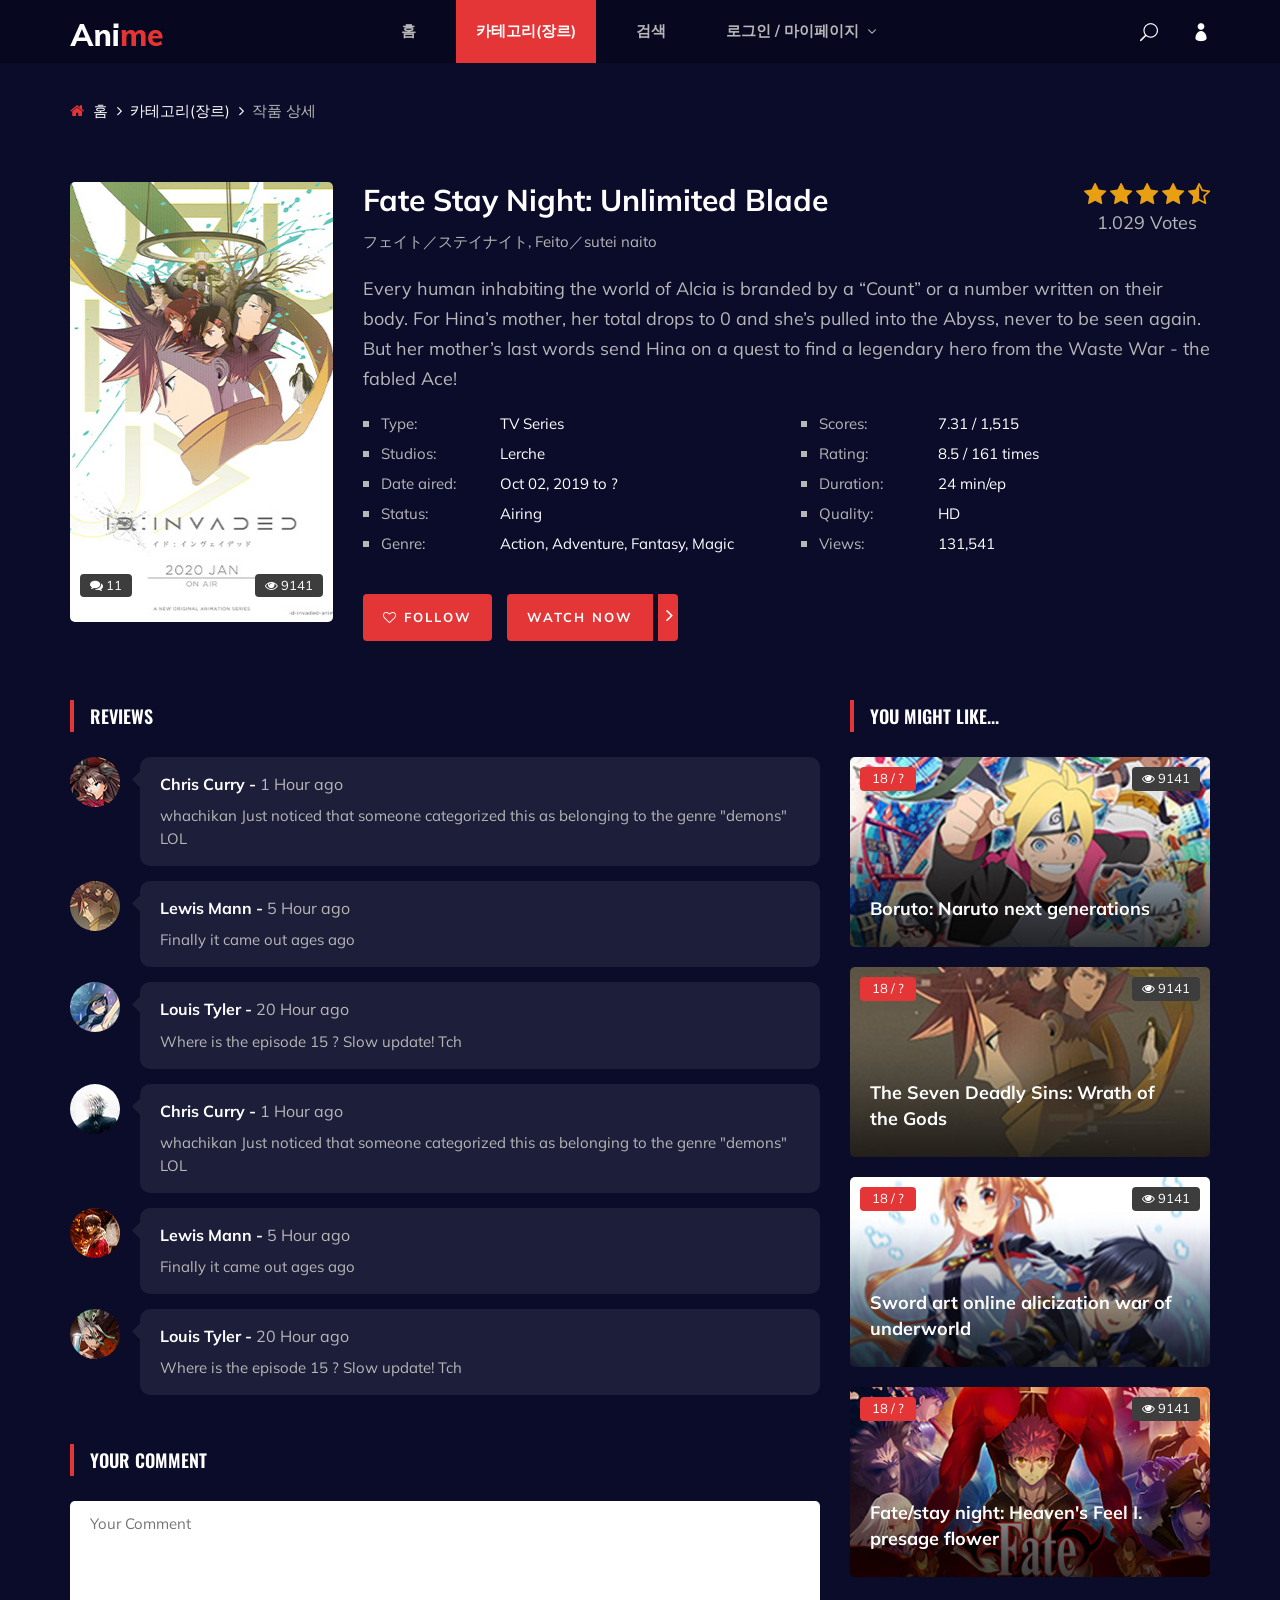
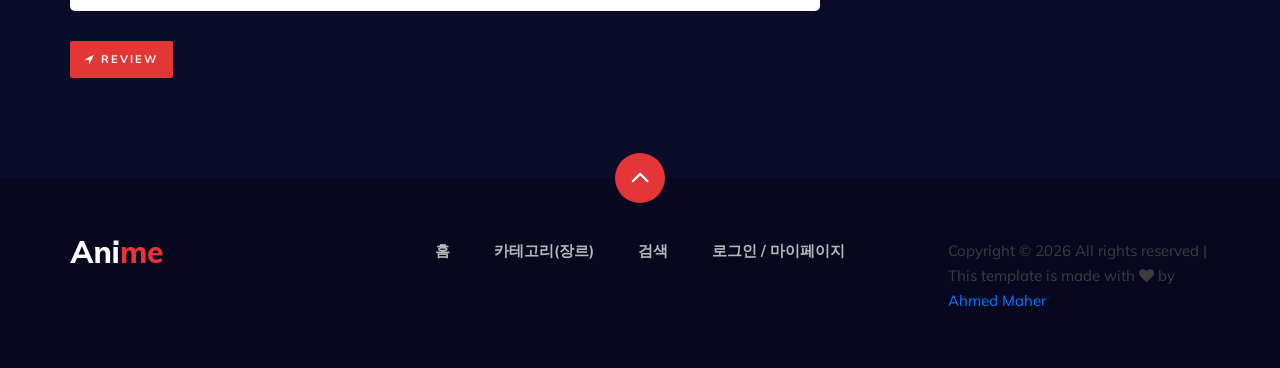
==== commit 7f8f9d1a: "1차 수정본" ====
--- a/Frontend/anime-details.html
+++ b/Frontend/anime-details.html
@@ -1,5 +1,5 @@
 <!DOCTYPE html>
-<html lang="zxx">
+<html lang="ko">
 
 <head>
     <meta charset="UTF-8">
@@ -7,12 +7,12 @@
     <meta name="keywords" content="Anime, unica, creative, html">
     <meta name="viewport" content="width=device-width, initial-scale=1.0">
     <meta http-equiv="X-UA-Compatible" content="ie=edge">
-    <title>Anime | Template</title>
+    <title>Anime | 작품 상세</title>
 
     <!-- Google Font -->
     <link href="https://fonts.googleapis.com/css2?family=Oswald:wght@300;400;500;600;700&display=swap" rel="stylesheet">
     <link href="https://fonts.googleapis.com/css2?family=Mulish:wght@300;400;500;600;700;800;900&display=swap"
-    rel="stylesheet">
+          rel="stylesheet">
 
     <!-- Css Styles -->
     <link rel="stylesheet" href="css/bootstrap.min.css" type="text/css">
@@ -38,7 +38,7 @@
                 <div class="col-lg-2">
                     <div class="header__logo">
                         <a href="./index.html">
-                            <img src="img/logo.png" alt="">
+                            <img src="img/logo.png" alt="Logo">
                         </a>
                     </div>
                 </div>
@@ -46,27 +46,24 @@
                     <div class="header__nav">
                         <nav class="header__menu mobile-menu">
                             <ul>
-                                <li class="active"><a href="./index.html">Homepage</a></li>
-                                <li><a href="./categories.html">Categories <span class="arrow_carrot-down"></span></a>
+                                <li><a href="./index.html">홈</a></li>
+                                <li class="active"><a href="./categories.html">카테고리(장르)</a></li>
+                                <li><a href="./search-result.html">검색</a></li>
+                                <li>
+                                    <a href="./login.html">로그인 / 마이페이지 <span class="arrow_carrot-down"></span></a>
                                     <ul class="dropdown">
-                                        <li><a href="./categories.html">Categories</a></li>
-                                        <li><a href="./anime-details.html">Anime Details</a></li>
-                                        <li><a href="./anime-watching.html">Anime Watching</a></li>
-                                        <li><a href="./blog-details.html">Blog Details</a></li>
-                                        <li><a href="./signup.html">Sign Up</a></li>
-                                        <li><a href="./login.html">Login</a></li>
+                                        <li><a href="./login.html">로그인</a></li>
+                                        <li><a href="./signup.html">회원가입</a></li>
                                     </ul>
                                 </li>
-                                <li><a href="./blog.html">Our Blog</a></li>
-                                <li><a href="#">Contacts</a></li>
                             </ul>
                         </nav>
                     </div>
                 </div>
                 <div class="col-lg-2">
                     <div class="header__right">
-                        <a href="#" class="search-switch"><span class="icon_search"></span></a>
-                        <a href="./login.html"><span class="icon_profile"></span></a>
+                        <a href="#" class="search-switch" title="빠른 검색"><span class="icon_search"></span></a>
+                        <a href="./login.html" title="로그인 / 마이페이지"><span class="icon_profile"></span></a>
                     </div>
                 </div>
             </div>
@@ -74,23 +71,21 @@
         </div>
     </header>
     <!-- Header End -->
-
     <!-- Breadcrumb Begin -->
     <div class="breadcrumb-option">
         <div class="container">
             <div class="row">
                 <div class="col-lg-12">
                     <div class="breadcrumb__links">
-                        <a href="./index.html"><i class="fa fa-home"></i> Home</a>
-                        <a href="./categories.html">Categories</a>
-                        <span>Romance</span>
+                        <a href="./index.html"><i class="fa fa-home"></i> 홈</a>
+                        <a href="./categories.html">카테고리(장르)</a>
+                        <span>작품 상세</span>
                     </div>
                 </div>
             </div>
         </div>
     </div>
     <!-- Breadcrumb End -->
-
     <!-- Anime Section Begin -->
     <section class="anime-details spad">
         <div class="container">
@@ -118,10 +113,12 @@
                                 </div>
                                 <span>1.029 Votes</span>
                             </div>
-                            <p>Every human inhabiting the world of Alcia is branded by a “Count” or a number written on
+                            <p>
+                                Every human inhabiting the world of Alcia is branded by a “Count” or a number written on
                                 their body. For Hina’s mother, her total drops to 0 and she’s pulled into the Abyss,
                                 never to be seen again. But her mother’s last words send Hina on a quest to find a
-                            legendary hero from the Waste War - the fabled Ace!</p>
+                                legendary hero from the Waste War - the fabled Ace!
+                            </p>
                             <div class="anime__details__widget">
                                 <div class="row">
                                     <div class="col-lg-6 col-md-6">
@@ -146,172 +143,174 @@
                             </div>
                             <div class="anime__details__btn">
                                 <a href="#" class="follow-btn"><i class="fa fa-heart-o"></i> Follow</a>
-                                <a href="#" class="watch-btn"><span>Watch Now</span> <i
-                                    class="fa fa-angle-right"></i></a>
-                                </div>
-                            </div>
-                        </div>
-                    </div>
-                </div>
-                <div class="row">
-                    <div class="col-lg-8 col-md-8">
-                        <div class="anime__details__review">
-                            <div class="section-title">
-                                <h5>Reviews</h5>
-                            </div>
-                            <div class="anime__review__item">
-                                <div class="anime__review__item__pic">
-                                    <img src="img/anime/review-1.jpg" alt="">
-                                </div>
-                                <div class="anime__review__item__text">
-                                    <h6>Chris Curry - <span>1 Hour ago</span></h6>
-                                    <p>whachikan Just noticed that someone categorized this as belonging to the genre
-                                    "demons" LOL</p>
-                                </div>
-                            </div>
-                            <div class="anime__review__item">
-                                <div class="anime__review__item__pic">
-                                    <img src="img/anime/review-2.jpg" alt="">
-                                </div>
-                                <div class="anime__review__item__text">
-                                    <h6>Lewis Mann - <span>5 Hour ago</span></h6>
-                                    <p>Finally it came out ages ago</p>
-                                </div>
-                            </div>
-                            <div class="anime__review__item">
-                                <div class="anime__review__item__pic">
-                                    <img src="img/anime/review-3.jpg" alt="">
-                                </div>
-                                <div class="anime__review__item__text">
-                                    <h6>Louis Tyler - <span>20 Hour ago</span></h6>
-                                    <p>Where is the episode 15 ? Slow update! Tch</p>
-                                </div>
-                            </div>
-                            <div class="anime__review__item">
-                                <div class="anime__review__item__pic">
-                                    <img src="img/anime/review-4.jpg" alt="">
-                                </div>
-                                <div class="anime__review__item__text">
-                                    <h6>Chris Curry - <span>1 Hour ago</span></h6>
-                                    <p>whachikan Just noticed that someone categorized this as belonging to the genre
-                                    "demons" LOL</p>
-                                </div>
-                            </div>
-                            <div class="anime__review__item">
-                                <div class="anime__review__item__pic">
-                                    <img src="img/anime/review-5.jpg" alt="">
-                                </div>
-                                <div class="anime__review__item__text">
-                                    <h6>Lewis Mann - <span>5 Hour ago</span></h6>
-                                    <p>Finally it came out ages ago</p>
-                                </div>
-                            </div>
-                            <div class="anime__review__item">
-                                <div class="anime__review__item__pic">
-                                    <img src="img/anime/review-6.jpg" alt="">
-                                </div>
-                                <div class="anime__review__item__text">
-                                    <h6>Louis Tyler - <span>20 Hour ago</span></h6>
-                                    <p>Where is the episode 15 ? Slow update! Tch</p>
-                                </div>
-                            </div>
-                        </div>
-                        <div class="anime__details__form">
-                            <div class="section-title">
-                                <h5>Your Comment</h5>
-                            </div>
-                            <form action="#">
-                                <textarea placeholder="Your Comment"></textarea>
-                                <button type="submit"><i class="fa fa-location-arrow"></i> Review</button>
-                            </form>
-                        </div>
-                    </div>
-                    <div class="col-lg-4 col-md-4">
-                        <div class="anime__details__sidebar">
-                            <div class="section-title">
-                                <h5>you might like...</h5>
-                            </div>
-                            <div class="product__sidebar__view__item set-bg" data-setbg="img/sidebar/tv-1.jpg">
-                                <div class="ep">18 / ?</div>
-                                <div class="view"><i class="fa fa-eye"></i> 9141</div>
-                                <h5><a href="#">Boruto: Naruto next generations</a></h5>
-                            </div>
-                            <div class="product__sidebar__view__item set-bg" data-setbg="img/sidebar/tv-2.jpg">
-                                <div class="ep">18 / ?</div>
-                                <div class="view"><i class="fa fa-eye"></i> 9141</div>
-                                <h5><a href="#">The Seven Deadly Sins: Wrath of the Gods</a></h5>
-                            </div>
-                            <div class="product__sidebar__view__item set-bg" data-setbg="img/sidebar/tv-3.jpg">
-                                <div class="ep">18 / ?</div>
-                                <div class="view"><i class="fa fa-eye"></i> 9141</div>
-                                <h5><a href="#">Sword art online alicization war of underworld</a></h5>
-                            </div>
-                            <div class="product__sidebar__view__item set-bg" data-setbg="img/sidebar/tv-4.jpg">
-                                <div class="ep">18 / ?</div>
-                                <div class="view"><i class="fa fa-eye"></i> 9141</div>
-                                <h5><a href="#">Fate/stay night: Heaven's Feel I. presage flower</a></h5>
-                            </div>
-                        </div>
-                    </div>
-                </div>
-            </div>
-        </section>
-        <!-- Anime Section End -->
-
-        <!-- Footer Section Begin -->
-        <footer class="footer">
-            <div class="page-up">
-                <a href="#" id="scrollToTopButton"><span class="arrow_carrot-up"></span></a>
-            </div>
-            <div class="container">
-                <div class="row">
-                    <div class="col-lg-3">
-                        <div class="footer__logo">
-                            <a href="./index.html"><img src="img/logo.png" alt=""></a>
-                        </div>
-                    </div>
-                    <div class="col-lg-6">
-                        <div class="footer__nav">
-                            <ul>
-                                <li class="active"><a href="./index.html">Homepage</a></li>
-                                <li><a href="./categories.html">Categories</a></li>
-                                <li><a href="./blog.html">Our Blog</a></li>
-                                <li><a href="#">Contacts</a></li>
-                            </ul>
-                        </div>
-                    </div>
-                    <div class="col-lg-3">
-                        <p>
-                            Copyright &copy;<script>document.write(new Date().getFullYear());</script> All rights reserved | This template is made with <i class="fa fa-heart" aria-hidden="true"></i> by <a href="https://ahmedmaher-portfolio.vercel.app/" target="_blank">Ahmed Maher</a>
-                          </p>
-
-                      </div>
-                  </div>
-              </div>
-          </footer>
-          <!-- Footer Section End -->
-
-          <!-- Search model Begin -->
-          <div class="search-model">
-            <div class="h-100 d-flex align-items-center justify-content-center">
-                <div class="search-close-switch"><i class="icon_close"></i></div>
-                <form class="search-model-form">
-                    <input type="text" id="search-input" placeholder="Search here.....">
-                </form>
-            </div>
-        </div>
-        <!-- Search model end -->
-
-        <!-- Js Plugins -->
-        <script src="js/jquery-3.3.1.min.js"></script>
-        <script src="js/bootstrap.min.js"></script>
-        <script src="js/player.js"></script>
-        <script src="js/jquery.nice-select.min.js"></script>
-        <script src="js/mixitup.min.js"></script>
-        <script src="js/jquery.slicknav.js"></script>
-        <script src="js/owl.carousel.min.js"></script>
-        <script src="js/main.js"></script>
-
-    </body>
-
-    </html>+                                <a href="#" class="watch-btn">
+                                    <span>Watch Now</span> <i class="fa fa-angle-right"></i>
+                                </a>
+                            </div>
+                        </div>
+                    </div>
+                </div>
+            </div>
+            <div class="row">
+                <div class="col-lg-8 col-md-8">
+                    <div class="anime__details__review">
+                        <div class="section-title">
+                            <h5>Reviews</h5>
+                        </div>
+                        <div class="anime__review__item">
+                            <div class="anime__review__item__pic">
+                                <img src="img/anime/review-1.jpg" alt="">
+                            </div>
+                            <div class="anime__review__item__text">
+                                <h6>Chris Curry - <span>1 Hour ago</span></h6>
+                                <p>
+                                    whachikan Just noticed that someone categorized this as belonging to the genre
+                                    "demons" LOL
+                                </p>
+                            </div>
+                        </div>
+                        <div class="anime__review__item">
+                            <div class="anime__review__item__pic">
+                                <img src="img/anime/review-2.jpg" alt="">
+                            </div>
+                            <div class="anime__review__item__text">
+                                <h6>Lewis Mann - <span>5 Hour ago</span></h6>
+                                <p>Finally it came out ages ago</p>
+                            </div>
+                        </div>
+                        <div class="anime__review__item">
+                            <div class="anime__review__item__pic">
+                                <img src="img/anime/review-3.jpg" alt="">
+                            </div>
+                            <div class="anime__review__item__text">
+                                <h6>Louis Tyler - <span>20 Hour ago</span></h6>
+                                <p>Where is the episode 15 ? Slow update! Tch</p>
+                            </div>
+                        </div>
+                        <div class="anime__review__item">
+                            <div class="anime__review__item__pic">
+                                <img src="img/anime/review-4.jpg" alt="">
+                            </div>
+                            <div class="anime__review__item__text">
+                                <h6>Chris Curry - <span>1 Hour ago</span></h6>
+                                <p>
+                                    whachikan Just noticed that someone categorized this as belonging to the genre
+                                    "demons" LOL
+                                </p>
+                            </div>
+                        </div>
+                        <div class="anime__review__item">
+                            <div class="anime__review__item__pic">
+                                <img src="img/anime/review-5.jpg" alt="">
+                            </div>
+                            <div class="anime__review__item__text">
+                                <h6>Lewis Mann - <span>5 Hour ago</span></h6>
+                                <p>Finally it came out ages ago</p>
+                            </div>
+                        </div>
+                        <div class="anime__review__item">
+                            <div class="anime__review__item__pic">
+                                <img src="img/anime/review-6.jpg" alt="">
+                            </div>
+                            <div class="anime__review__item__text">
+                                <h6>Louis Tyler - <span>20 Hour ago</span></h6>
+                                <p>Where is the episode 15 ? Slow update! Tch</p>
+                            </div>
+                        </div>
+                    </div>
+                    <div class="anime__details__form">
+                        <div class="section-title">
+                            <h5>Your Comment</h5>
+                        </div>
+                        <form action="#">
+                            <textarea placeholder="Your Comment"></textarea>
+                            <button type="submit"><i class="fa fa-location-arrow"></i> Review</button>
+                        </form>
+                    </div>
+                </div>
+                <div class="col-lg-4 col-md-4">
+                    <div class="anime__details__sidebar">
+                        <div class="section-title">
+                            <h5>you might like...</h5>
+                        </div>
+                        <div class="product__sidebar__view__item set-bg" data-setbg="img/sidebar/tv-1.jpg">
+                            <div class="ep">18 / ?</div>
+                            <div class="view"><i class="fa fa-eye"></i> 9141</div>
+                            <h5><a href="./anime-details.html">Boruto: Naruto next generations</a></h5>
+                        </div>
+                        <div class="product__sidebar__view__item set-bg" data-setbg="img/sidebar/tv-2.jpg">
+                            <div class="ep">18 / ?</div>
+                            <div class="view"><i class="fa fa-eye"></i> 9141</div>
+                            <h5><a href="./anime-details.html">The Seven Deadly Sins: Wrath of the Gods</a></h5>
+                        </div>
+                        <div class="product__sidebar__view__item set-bg" data-setbg="img/sidebar/tv-3.jpg">
+                            <div class="ep">18 / ?</div>
+                            <div class="view"><i class="fa fa-eye"></i> 9141</div>
+                            <h5><a href="./anime-details.html">Sword art online alicization war of underworld</a></h5>
+                        </div>
+                        <div class="product__sidebar__view__item set-bg" data-setbg="img/sidebar/tv-4.jpg">
+                            <div class="ep">18 / ?</div>
+                            <div class="view"><i class="fa fa-eye"></i> 9141</div>
+                            <h5><a href="./anime-details.html">Fate/stay night: Heaven's Feel I. presage flower</a></h5>
+                        </div>
+                    </div>
+                </div>
+            </div>
+        </div>
+    </section>
+    <!-- Anime Section End -->
+    <!-- Footer Section Begin -->
+    <footer class="footer">
+        <div class="page-up">
+            <a href="#" id="scrollToTopButton"><span class="arrow_carrot-up"></span></a>
+        </div>
+        <div class="container">
+            <div class="row">
+                <div class="col-lg-3">
+                    <div class="footer__logo">
+                        <a href="./index.html"><img src="img/logo.png" alt="Logo"></a>
+                    </div>
+                </div>
+                <div class="col-lg-6">
+                    <div class="footer__nav">
+                        <ul>
+                            <li><a href="./index.html">홈</a></li>
+                            <li><a href="./categories.html">카테고리(장르)</a></li>
+                            <li><a href="./search-result.html">검색</a></li>
+                            <li><a href="./login.html">로그인 / 마이페이지</a></li>
+                        </ul>
+                    </div>
+                </div>
+                <div class="col-lg-3">
+                    <p>
+                        Copyright &copy;
+                        <script>document.write(new Date().getFullYear());</script> All rights reserved | This template is made with <i class="fa fa-heart" aria-hidden="true"></i> by <a href="https://ahmedmaher-portfolio.vercel.app/" target="_blank">Ahmed Maher</a>
+                    </p>
+                </div>
+            </div>
+        </div>
+    </footer>
+    <!-- Footer Section End -->
+    <!-- Search model Begin -->
+    <div class="search-model">
+        <div class="h-100 d-flex align-items-center justify-content-center">
+            <div class="search-close-switch"><i class="icon_close"></i></div>
+            <form action="search-result.html" method="GET" class="search-model-form">
+                <input type="text" name="keyword" id="search-input" placeholder="작품 제목을 입력하세요..." autocomplete="off">
+            </form>
+        </div>
+    </div>
+    <!-- Search model end -->
+    <!-- Js Plugins -->
+    <script src="js/jquery-3.3.1.min.js"></script>
+    <script src="js/bootstrap.min.js"></script>
+    <script src="js/player.js"></script>
+    <script src="js/jquery.nice-select.min.js"></script>
+    <script src="js/mixitup.min.js"></script>
+    <script src="js/jquery.slicknav.js"></script>
+    <script src="js/owl.carousel.min.js"></script>
+    <script src="js/main.js"></script>
+
+</body>
+
+</html>
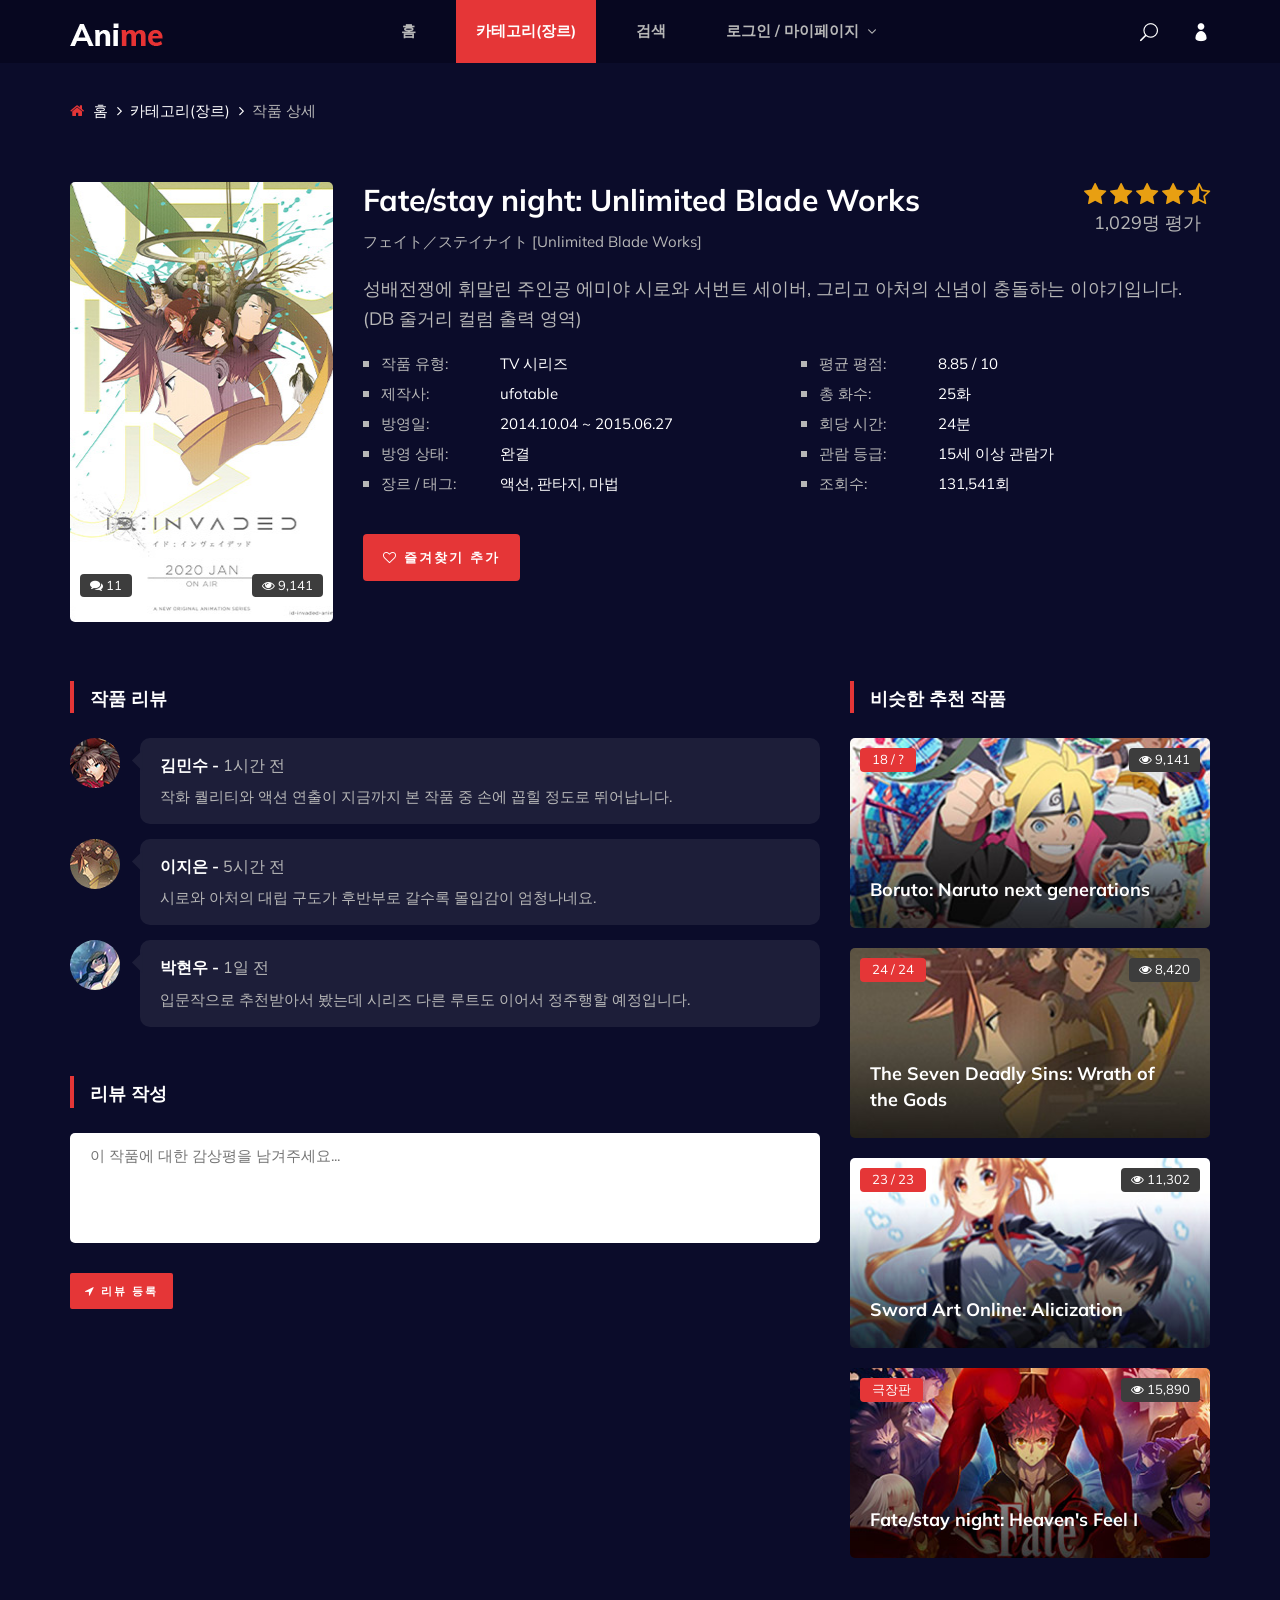
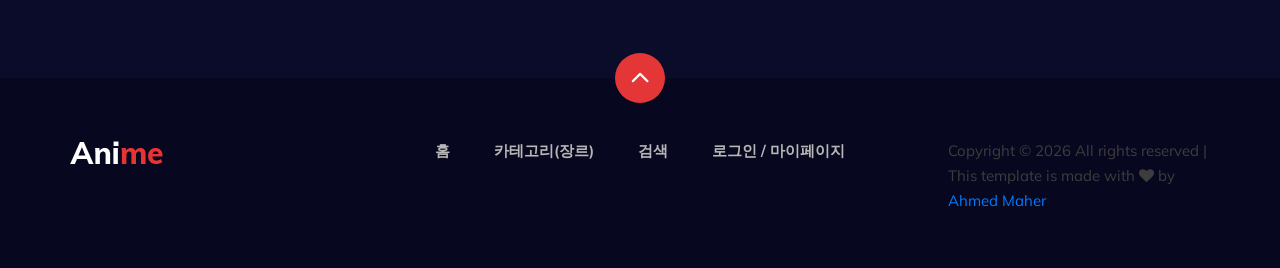
==== commit 8ff0956c: "2차수정" ====
--- a/Frontend/anime-details.html
+++ b/Frontend/anime-details.html
@@ -89,19 +89,20 @@
     <!-- Anime Section Begin -->
     <section class="anime-details spad">
         <div class="container">
+            <!-- [BACKEND] PHP 변환 시 $_GET['id']로 조회한 작품 상세 데이터 바인딩 -->
             <div class="anime__details__content">
                 <div class="row">
                     <div class="col-lg-3">
                         <div class="anime__details__pic set-bg" data-setbg="img/anime/details-pic.jpg">
                             <div class="comment"><i class="fa fa-comments"></i> 11</div>
-                            <div class="view"><i class="fa fa-eye"></i> 9141</div>
+                            <div class="view"><i class="fa fa-eye"></i> 9,141</div>
                         </div>
                     </div>
                     <div class="col-lg-9">
                         <div class="anime__details__text">
                             <div class="anime__details__title">
-                                <h3>Fate Stay Night: Unlimited Blade</h3>
-                                <span>フェイト／ステイナイト, Feito／sutei naito</span>
+                                <h3>Fate/stay night: Unlimited Blade Works</h3>
+                                <span>フェイト／ステイナイト [Unlimited Blade Works]</span>
                             </div>
                             <div class="anime__details__rating">
                                 <div class="rating">
@@ -111,62 +112,55 @@
                                     <a href="#"><i class="fa fa-star"></i></a>
                                     <a href="#"><i class="fa fa-star-half-o"></i></a>
                                 </div>
-                                <span>1.029 Votes</span>
-                            </div>
-                            <p>
-                                Every human inhabiting the world of Alcia is branded by a “Count” or a number written on
-                                their body. For Hina’s mother, her total drops to 0 and she’s pulled into the Abyss,
-                                never to be seen again. But her mother’s last words send Hina on a quest to find a
-                                legendary hero from the Waste War - the fabled Ace!
-                            </p>
+                                <span>1,029명 평가</span>
+                            </div>
+                            <p>성배전쟁에 휘말린 주인공 에미야 시로와 서번트 세이버, 그리고 아처의 신념이 충돌하는 이야기입니다. (DB 줄거리 컬럼 출력 영역)</p>
                             <div class="anime__details__widget">
                                 <div class="row">
                                     <div class="col-lg-6 col-md-6">
                                         <ul>
-                                            <li><span>Type:</span> TV Series</li>
-                                            <li><span>Studios:</span> Lerche</li>
-                                            <li><span>Date aired:</span> Oct 02, 2019 to ?</li>
-                                            <li><span>Status:</span> Airing</li>
-                                            <li><span>Genre:</span> Action, Adventure, Fantasy, Magic</li>
+                                            <li><span>작품 유형:</span> TV 시리즈</li>
+                                            <li><span>제작사:</span> ufotable</li>
+                                            <li><span>방영일:</span> 2014.10.04 ~ 2015.06.27</li>
+                                            <li><span>방영 상태:</span> 완결</li>
+                                            <li><span>장르 / 태그:</span> 액션, 판타지, 마법</li>
                                         </ul>
                                     </div>
                                     <div class="col-lg-6 col-md-6">
                                         <ul>
-                                            <li><span>Scores:</span> 7.31 / 1,515</li>
-                                            <li><span>Rating:</span> 8.5 / 161 times</li>
-                                            <li><span>Duration:</span> 24 min/ep</li>
-                                            <li><span>Quality:</span> HD</li>
-                                            <li><span>Views:</span> 131,541</li>
+                                            <li><span>평균 평점:</span> 8.85 / 10</li>
+                                            <li><span>총 화수:</span> 25화</li>
+                                            <li><span>회당 시간:</span> 24분</li>
+                                            <li><span>관람 등급:</span> 15세 이상 관람가</li>
+                                            <li><span>조회수:</span> 131,541회</li>
                                         </ul>
                                     </div>
                                 </div>
                             </div>
                             <div class="anime__details__btn">
-                                <a href="#" class="follow-btn"><i class="fa fa-heart-o"></i> Follow</a>
-                                <a href="#" class="watch-btn">
-                                    <span>Watch Now</span> <i class="fa fa-angle-right"></i>
-                                </a>
-                            </div>
-                        </div>
-                    </div>
-                </div>
-            </div>
+                                <!-- [BACKEND] 로그인 세션 확인 후 즐겨찾기 추가/해제 처리 (favorite_process.php 등) -->
+                                <a href="#" id="favorite-toggle-btn" class="follow-btn"><i class="fa fa-heart-o"></i> 즐겨찾기 추가</a>
+                            </div>
+                        </div>
+                    </div>
+                </div>
+            </div>
+
             <div class="row">
                 <div class="col-lg-8 col-md-8">
+                    <!-- 리뷰 목록 -->
                     <div class="anime__details__review">
                         <div class="section-title">
-                            <h5>Reviews</h5>
-                        </div>
+                            <h5>작품 리뷰</h5>
+                        </div>
+                        <!-- [BACKEND] 해당 작품(anime_id)의 리뷰 목록 foreach 반복 출력 -->
                         <div class="anime__review__item">
                             <div class="anime__review__item__pic">
                                 <img src="img/anime/review-1.jpg" alt="">
                             </div>
                             <div class="anime__review__item__text">
-                                <h6>Chris Curry - <span>1 Hour ago</span></h6>
-                                <p>
-                                    whachikan Just noticed that someone categorized this as belonging to the genre
-                                    "demons" LOL
-                                </p>
+                                <h6>김민수 - <span>1시간 전</span></h6>
+                                <p>작화 퀄리티와 액션 연출이 지금까지 본 작품 중 손에 꼽힐 정도로 뛰어납니다.</p>
                             </div>
                         </div>
                         <div class="anime__review__item">
@@ -174,8 +168,8 @@
                                 <img src="img/anime/review-2.jpg" alt="">
                             </div>
                             <div class="anime__review__item__text">
-                                <h6>Lewis Mann - <span>5 Hour ago</span></h6>
-                                <p>Finally it came out ages ago</p>
+                                <h6>이지은 - <span>5시간 전</span></h6>
+                                <p>시로와 아처의 대립 구도가 후반부로 갈수록 몰입감이 엄청나네요.</p>
                             </div>
                         </div>
                         <div class="anime__review__item">
@@ -183,75 +177,51 @@
                                 <img src="img/anime/review-3.jpg" alt="">
                             </div>
                             <div class="anime__review__item__text">
-                                <h6>Louis Tyler - <span>20 Hour ago</span></h6>
-                                <p>Where is the episode 15 ? Slow update! Tch</p>
-                            </div>
-                        </div>
-                        <div class="anime__review__item">
-                            <div class="anime__review__item__pic">
-                                <img src="img/anime/review-4.jpg" alt="">
-                            </div>
-                            <div class="anime__review__item__text">
-                                <h6>Chris Curry - <span>1 Hour ago</span></h6>
-                                <p>
-                                    whachikan Just noticed that someone categorized this as belonging to the genre
-                                    "demons" LOL
-                                </p>
-                            </div>
-                        </div>
-                        <div class="anime__review__item">
-                            <div class="anime__review__item__pic">
-                                <img src="img/anime/review-5.jpg" alt="">
-                            </div>
-                            <div class="anime__review__item__text">
-                                <h6>Lewis Mann - <span>5 Hour ago</span></h6>
-                                <p>Finally it came out ages ago</p>
-                            </div>
-                        </div>
-                        <div class="anime__review__item">
-                            <div class="anime__review__item__pic">
-                                <img src="img/anime/review-6.jpg" alt="">
-                            </div>
-                            <div class="anime__review__item__text">
-                                <h6>Louis Tyler - <span>20 Hour ago</span></h6>
-                                <p>Where is the episode 15 ? Slow update! Tch</p>
-                            </div>
-                        </div>
-                    </div>
+                                <h6>박현우 - <span>1일 전</span></h6>
+                                <p>입문작으로 추천받아서 봤는데 시리즈 다른 루트도 이어서 정주행할 예정입니다.</p>
+                            </div>
+                        </div>
+                    </div>
+
+                    <!-- 리뷰 작성 폼 -->
                     <div class="anime__details__form">
                         <div class="section-title">
-                            <h5>Your Comment</h5>
-                        </div>
-                        <form action="#">
-                            <textarea placeholder="Your Comment"></textarea>
-                            <button type="submit"><i class="fa fa-location-arrow"></i> Review</button>
+                            <h5>리뷰 작성</h5>
+                        </div>
+                        <!-- [BACKEND] PHP 변환 시 action="review_process.php" method="POST" 로 연결 -->
+                        <form action="#" method="POST">
+                            <input type="hidden" name="anime_id" value="1">
+                            <textarea name="content" placeholder="이 작품에 대한 감상평을 남겨주세요..." required></textarea>
+                            <button type="submit"><i class="fa fa-location-arrow"></i> 리뷰 등록</button>
                         </form>
                     </div>
                 </div>
+
+                <!-- 우측 사이드바: 비슷한 추천 작품 -->
                 <div class="col-lg-4 col-md-4">
                     <div class="anime__details__sidebar">
                         <div class="section-title">
-                            <h5>you might like...</h5>
+                            <h5>비슷한 추천 작품</h5>
                         </div>
                         <div class="product__sidebar__view__item set-bg" data-setbg="img/sidebar/tv-1.jpg">
                             <div class="ep">18 / ?</div>
-                            <div class="view"><i class="fa fa-eye"></i> 9141</div>
-                            <h5><a href="./anime-details.html">Boruto: Naruto next generations</a></h5>
+                            <div class="view"><i class="fa fa-eye"></i> 9,141</div>
+                            <h5><a href="./anime-details.html?id=1">Boruto: Naruto next generations</a></h5>
                         </div>
                         <div class="product__sidebar__view__item set-bg" data-setbg="img/sidebar/tv-2.jpg">
-                            <div class="ep">18 / ?</div>
-                            <div class="view"><i class="fa fa-eye"></i> 9141</div>
-                            <h5><a href="./anime-details.html">The Seven Deadly Sins: Wrath of the Gods</a></h5>
+                            <div class="ep">24 / 24</div>
+                            <div class="view"><i class="fa fa-eye"></i> 8,420</div>
+                            <h5><a href="./anime-details.html?id=2">The Seven Deadly Sins: Wrath of the Gods</a></h5>
                         </div>
                         <div class="product__sidebar__view__item set-bg" data-setbg="img/sidebar/tv-3.jpg">
-                            <div class="ep">18 / ?</div>
-                            <div class="view"><i class="fa fa-eye"></i> 9141</div>
-                            <h5><a href="./anime-details.html">Sword art online alicization war of underworld</a></h5>
+                            <div class="ep">23 / 23</div>
+                            <div class="view"><i class="fa fa-eye"></i> 11,302</div>
+                            <h5><a href="./anime-details.html?id=3">Sword Art Online: Alicization</a></h5>
                         </div>
                         <div class="product__sidebar__view__item set-bg" data-setbg="img/sidebar/tv-4.jpg">
-                            <div class="ep">18 / ?</div>
-                            <div class="view"><i class="fa fa-eye"></i> 9141</div>
-                            <h5><a href="./anime-details.html">Fate/stay night: Heaven's Feel I. presage flower</a></h5>
+                            <div class="ep">극장판</div>
+                            <div class="view"><i class="fa fa-eye"></i> 15,890</div>
+                            <h5><a href="./anime-details.html?id=4">Fate/stay night: Heaven's Feel I</a></h5>
                         </div>
                     </div>
                 </div>
@@ -311,6 +281,21 @@
     <script src="js/owl.carousel.min.js"></script>
     <script src="js/main.js"></script>
 
+    <!-- 즐겨찾기 버튼 상태 토글 (프론트 테스트용) -->
+    <script>
+                document.getElementById('favorite-toggle-btn').addEventListener('click', function (e) {
+                    e.preventDefault();
+                    const isAdded = this.classList.toggle('added');
+                    if (isAdded) {
+                        this.innerHTML = '<i class="fa fa-heart"></i> 즐겨찾기 완료';
+                        this.style.background = '#c92a2b';
+                    } else {
+                        this.innerHTML = '<i class="fa fa-heart-o"></i> 즐겨찾기 추가';
+                        this.style.background = '';
+                    }
+                });
+    </script>
+
 </body>
 
 </html>
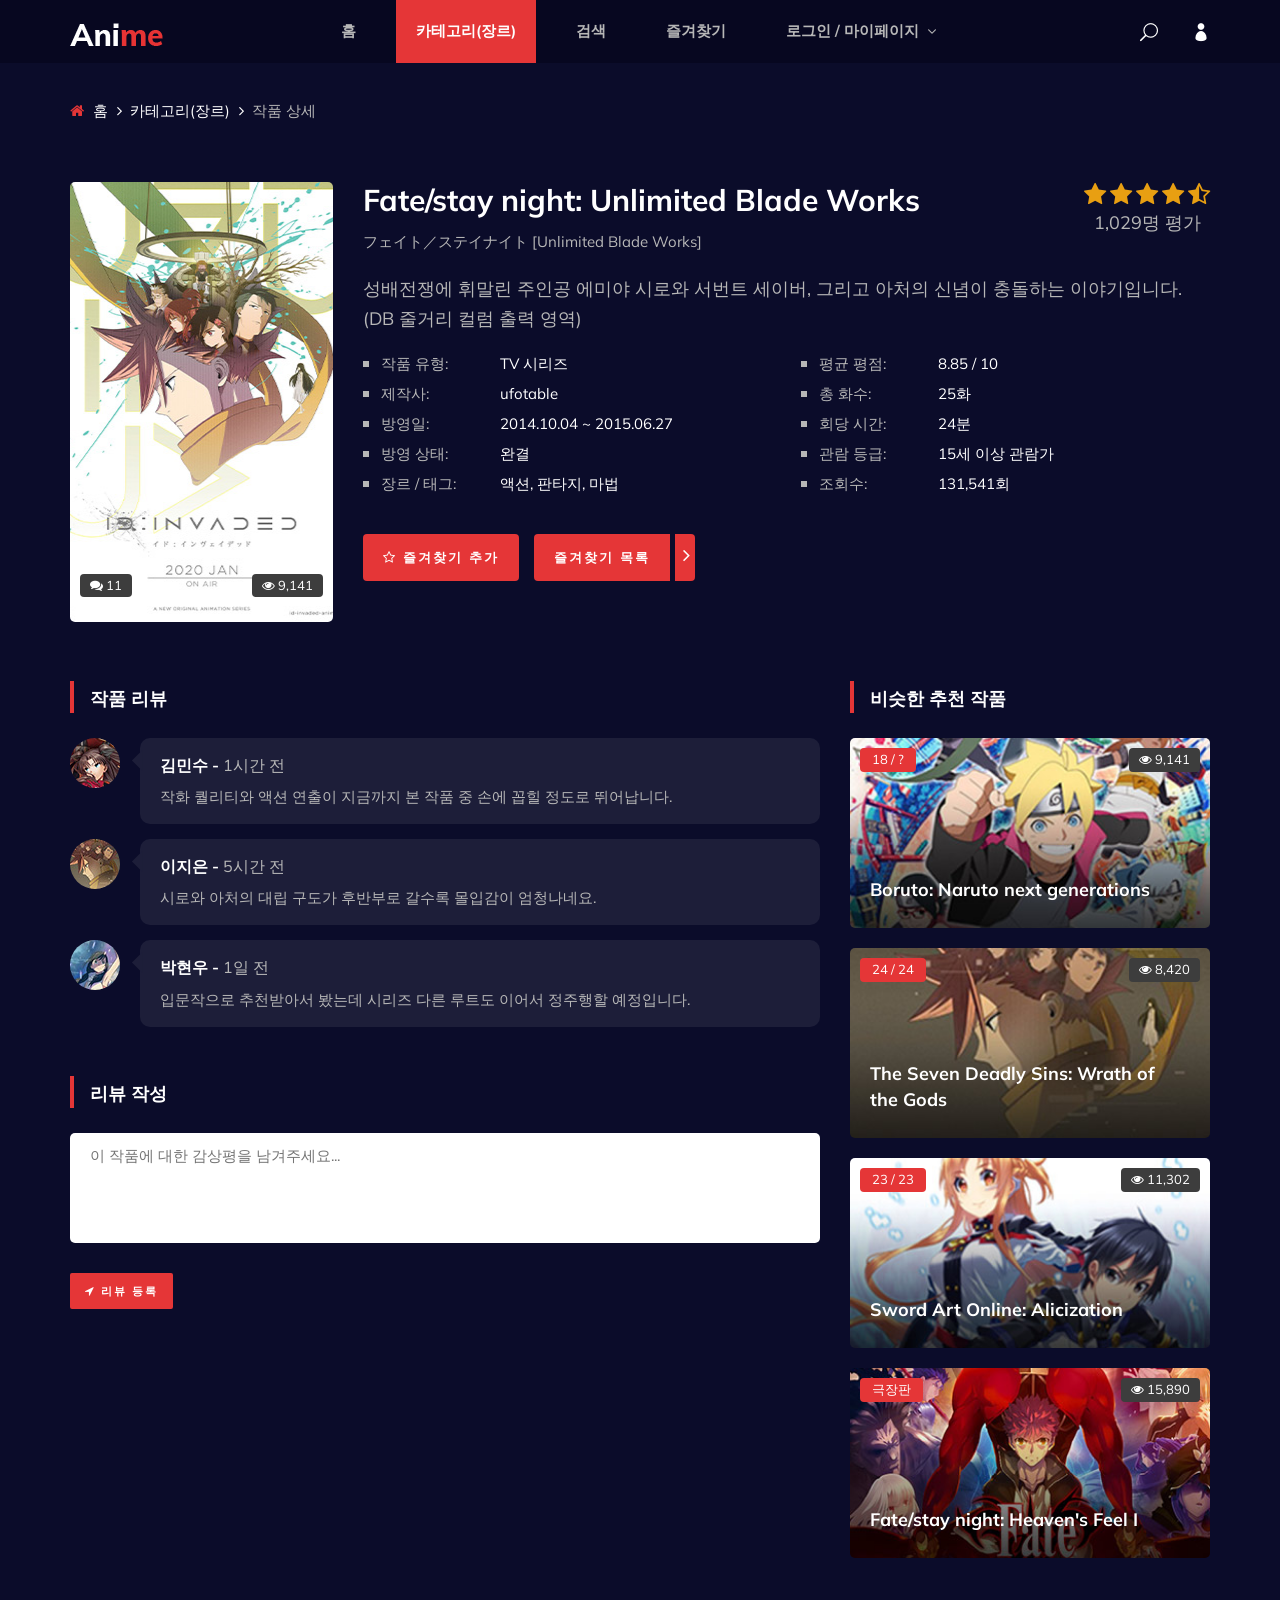
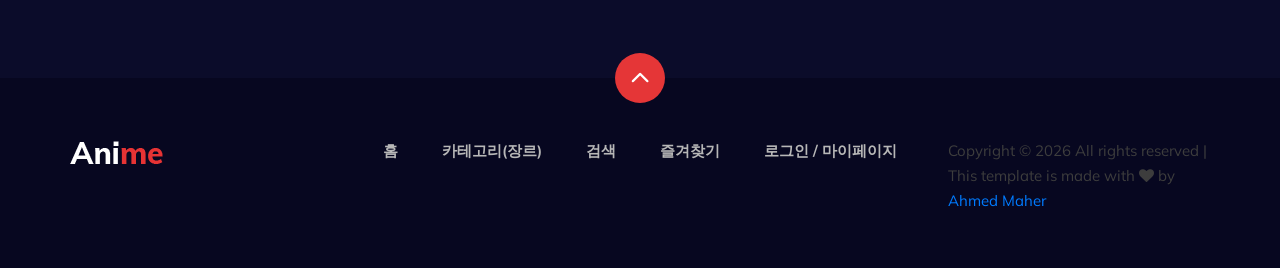
==== commit 152b472d: "." ====
--- a/Frontend/anime-details.html
+++ b/Frontend/anime-details.html
@@ -11,8 +11,7 @@
 
     <!-- Google Font -->
     <link href="https://fonts.googleapis.com/css2?family=Oswald:wght@300;400;500;600;700&display=swap" rel="stylesheet">
-    <link href="https://fonts.googleapis.com/css2?family=Mulish:wght@300;400;500;600;700;800;900&display=swap"
-          rel="stylesheet">
+    <link href="https://fonts.googleapis.com/css2?family=Mulish:wght@300;400;500;600;700;800;900&display=swap" rel="stylesheet">
 
     <!-- Css Styles -->
     <link rel="stylesheet" href="css/bootstrap.min.css" type="text/css">
@@ -49,6 +48,7 @@
                                 <li><a href="./index.html">홈</a></li>
                                 <li class="active"><a href="./categories.html">카테고리(장르)</a></li>
                                 <li><a href="./search-result.html">검색</a></li>
+                                <li><a href="./favorites.html">즐겨찾기</a></li>
                                 <li>
                                     <a href="./login.html">로그인 / 마이페이지 <span class="arrow_carrot-down"></span></a>
                                     <ul class="dropdown">
@@ -139,7 +139,8 @@
                             </div>
                             <div class="anime__details__btn">
                                 <!-- [BACKEND] 로그인 세션 확인 후 즐겨찾기 추가/해제 처리 (favorite_process.php 등) -->
-                                <a href="#" id="favorite-toggle-btn" class="follow-btn"><i class="fa fa-heart-o"></i> 즐겨찾기 추가</a>
+                                <a href="#" id="favorite-toggle-btn" class="follow-btn"><i class="fa fa-star-o"></i> 즐겨찾기 추가</a>
+                                <a href="./favorites.html" class="watch-btn"><span>즐겨찾기 목록</span> <i class="fa fa-angle-right"></i></a>
                             </div>
                         </div>
                     </div>
@@ -206,22 +207,22 @@
                         <div class="product__sidebar__view__item set-bg" data-setbg="img/sidebar/tv-1.jpg">
                             <div class="ep">18 / ?</div>
                             <div class="view"><i class="fa fa-eye"></i> 9,141</div>
-                            <h5><a href="./anime-details.html?id=1">Boruto: Naruto next generations</a></h5>
+                            <h5><a href="./anime-details.html?id=16">Boruto: Naruto next generations</a></h5>
                         </div>
                         <div class="product__sidebar__view__item set-bg" data-setbg="img/sidebar/tv-2.jpg">
                             <div class="ep">24 / 24</div>
                             <div class="view"><i class="fa fa-eye"></i> 8,420</div>
-                            <h5><a href="./anime-details.html?id=2">The Seven Deadly Sins: Wrath of the Gods</a></h5>
+                            <h5><a href="./anime-details.html?id=1">The Seven Deadly Sins: Wrath of the Gods</a></h5>
                         </div>
                         <div class="product__sidebar__view__item set-bg" data-setbg="img/sidebar/tv-3.jpg">
                             <div class="ep">23 / 23</div>
                             <div class="view"><i class="fa fa-eye"></i> 11,302</div>
-                            <h5><a href="./anime-details.html?id=3">Sword Art Online: Alicization</a></h5>
+                            <h5><a href="./anime-details.html?id=17">Sword Art Online: Alicization</a></h5>
                         </div>
                         <div class="product__sidebar__view__item set-bg" data-setbg="img/sidebar/tv-4.jpg">
                             <div class="ep">극장판</div>
                             <div class="view"><i class="fa fa-eye"></i> 15,890</div>
-                            <h5><a href="./anime-details.html?id=4">Fate/stay night: Heaven's Feel I</a></h5>
+                            <h5><a href="./anime-details.html?id=18">Fate/stay night: Heaven's Feel I</a></h5>
                         </div>
                     </div>
                 </div>
@@ -247,6 +248,7 @@
                             <li><a href="./index.html">홈</a></li>
                             <li><a href="./categories.html">카테고리(장르)</a></li>
                             <li><a href="./search-result.html">검색</a></li>
+                            <li><a href="./favorites.html">즐겨찾기</a></li>
                             <li><a href="./login.html">로그인 / 마이페이지</a></li>
                         </ul>
                     </div>
@@ -281,16 +283,16 @@
     <script src="js/owl.carousel.min.js"></script>
     <script src="js/main.js"></script>
 
-    <!-- 즐겨찾기 버튼 상태 토글 (프론트 테스트용) -->
+    <!-- 별(★) 버튼 즐겨찾기 토글 스크립트 -->
     <script>
                 document.getElementById('favorite-toggle-btn').addEventListener('click', function (e) {
                     e.preventDefault();
                     const isAdded = this.classList.toggle('added');
                     if (isAdded) {
-                        this.innerHTML = '<i class="fa fa-heart"></i> 즐겨찾기 완료';
+                        this.innerHTML = '<i class="fa fa-star" style="color: #f3da35;"></i> 즐겨찾기 완료';
                         this.style.background = '#c92a2b';
                     } else {
-                        this.innerHTML = '<i class="fa fa-heart-o"></i> 즐겨찾기 추가';
+                        this.innerHTML = '<i class="fa fa-star-o"></i> 즐겨찾기 추가';
                         this.style.background = '';
                     }
                 });
